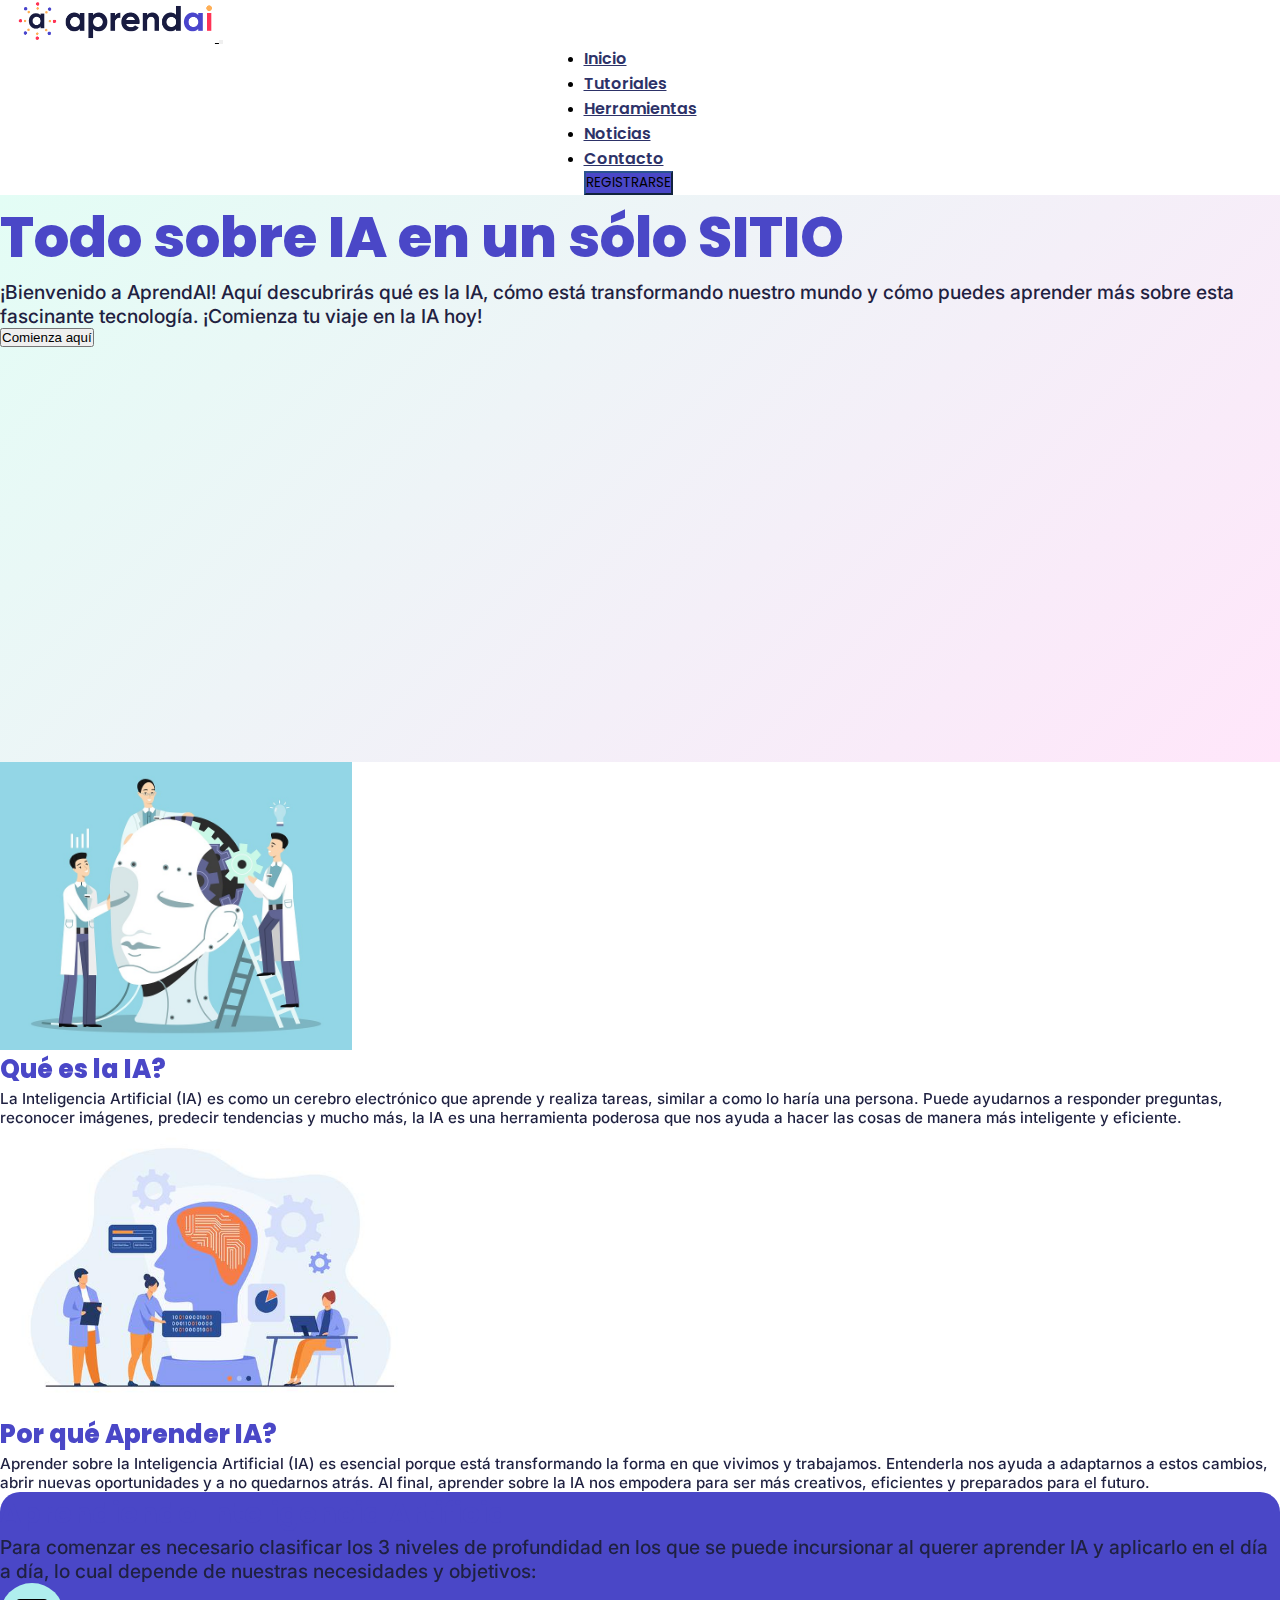
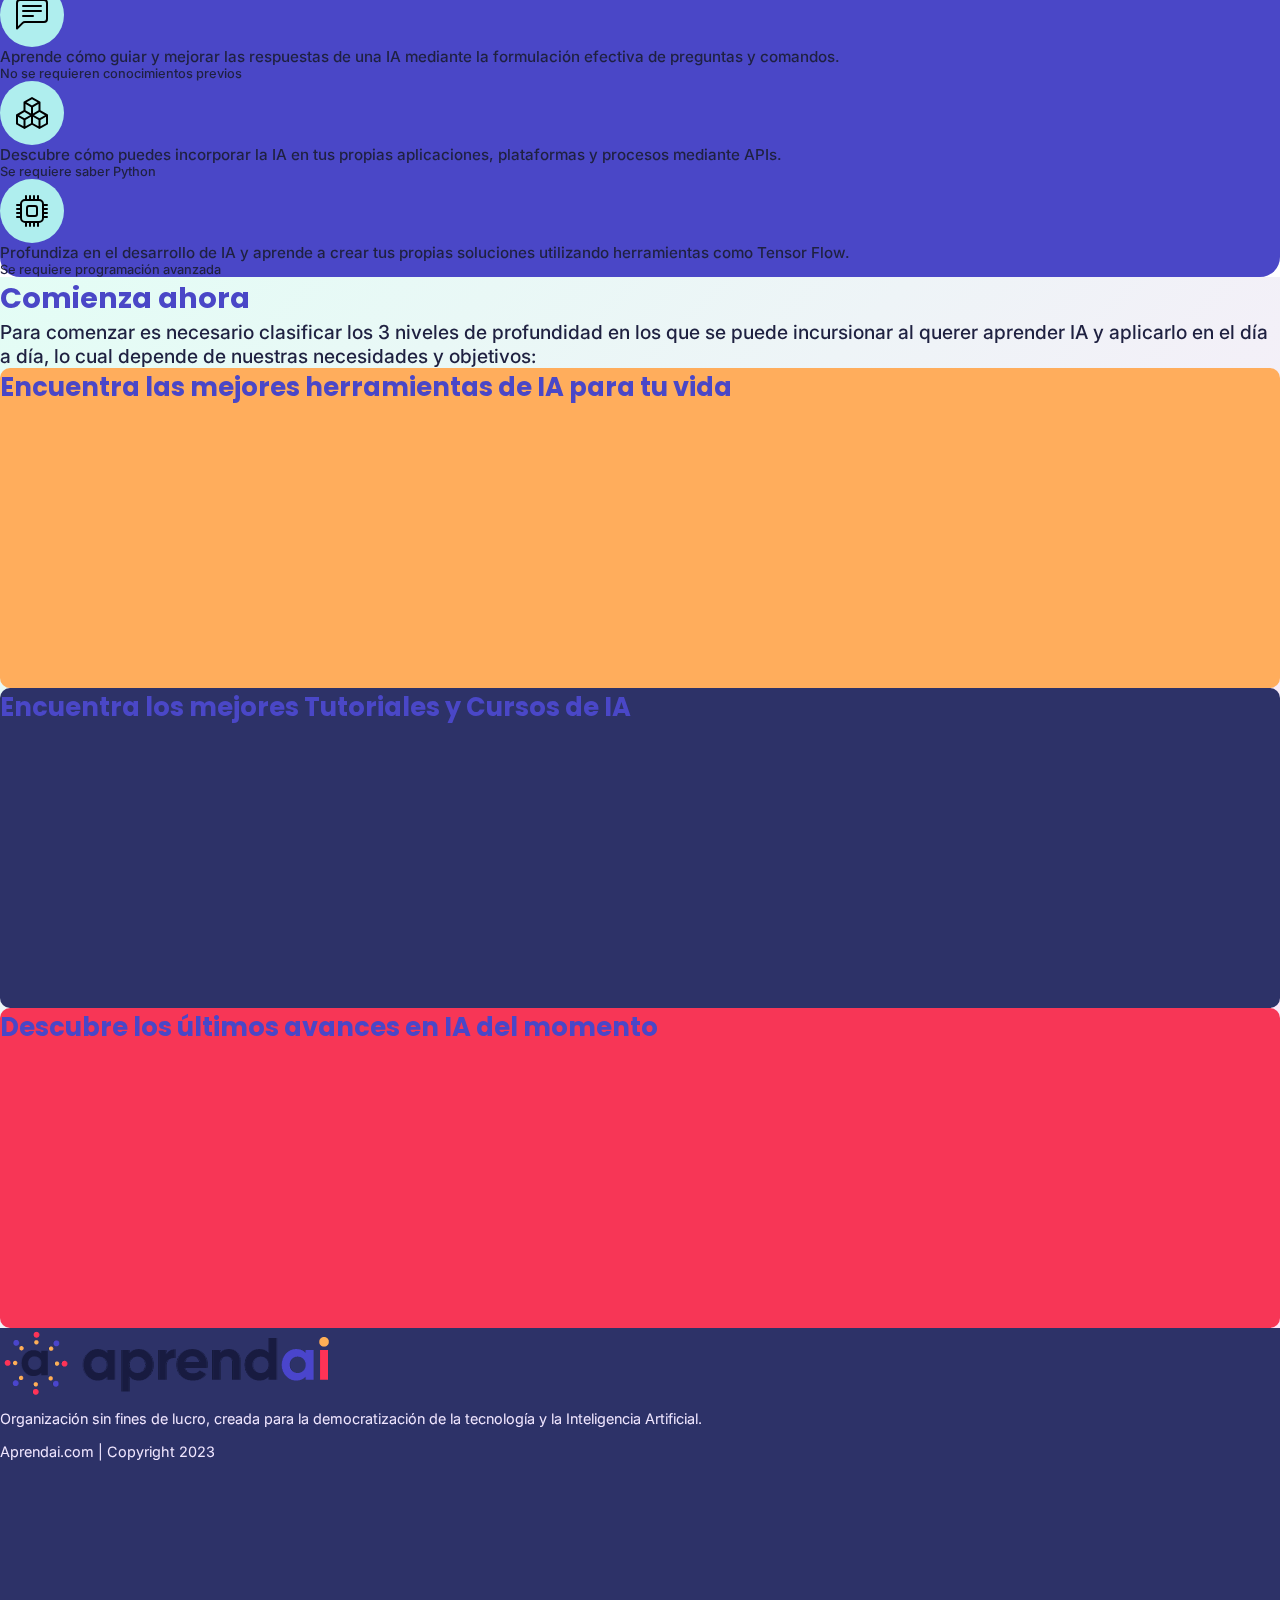
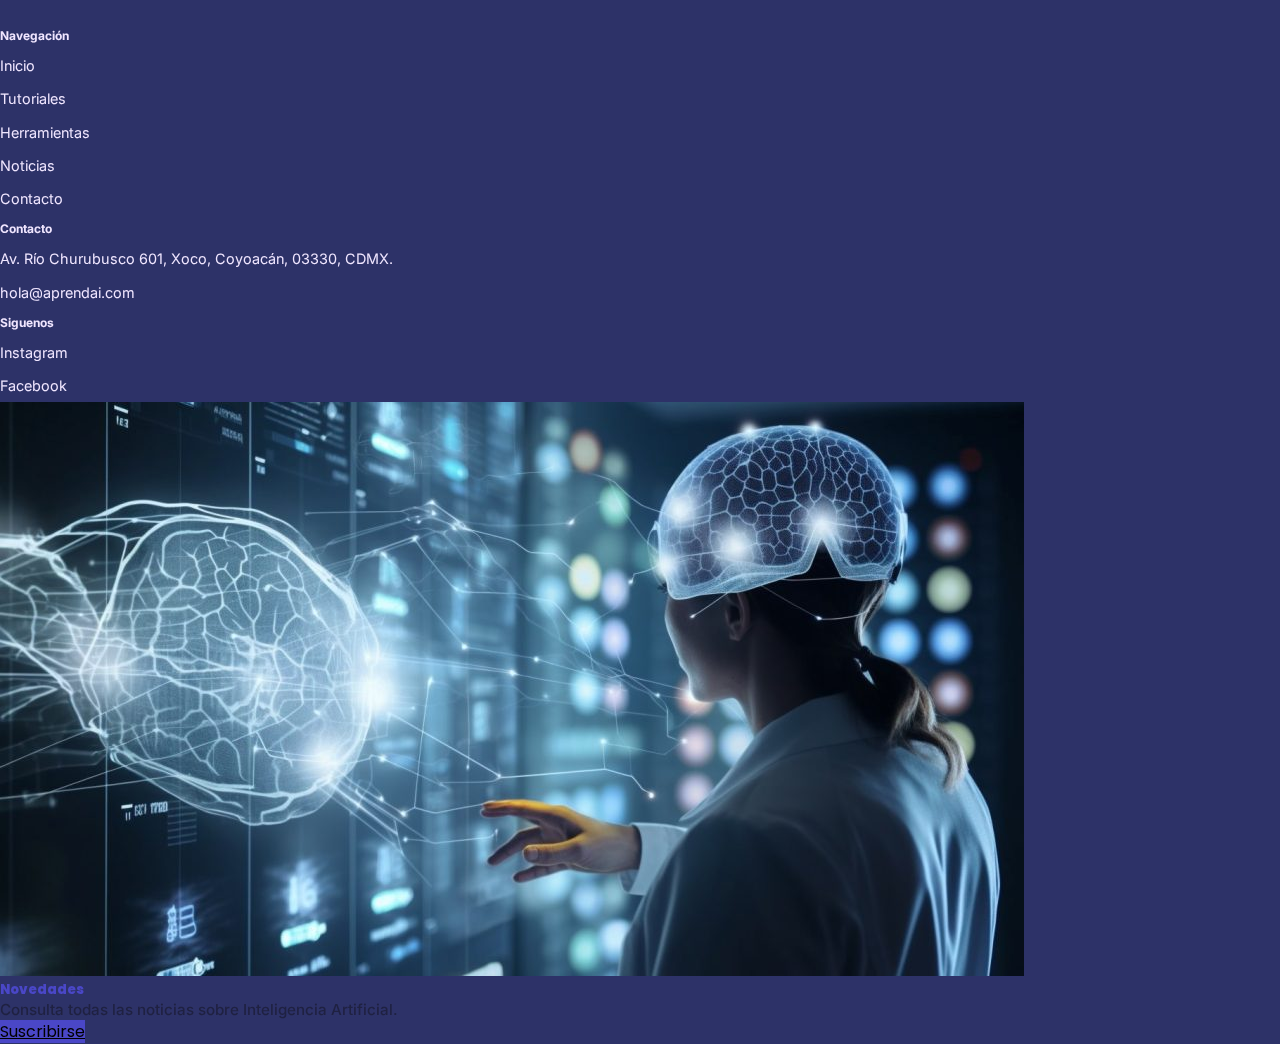
==== index.html @ 2e3ef818 "Cambios-6 Actualizacion en paginas, detalles en pagina Noticias" ====
<!DOCTYPE html>
<html lang="es">
<head>
    <meta charset="UTF-8">
    <meta name="viewport" content="width=device-width, initial-scale=1.0">
    <title>AprendAI - Todo para Aprender Inteligencia Artificial en Español</title>
    <!-- linkear bootstrap -->
    <link href="https://cdn.jsdelivr.net/npm/bootstrap@5.0.2/dist/css/bootstrap.min.css" rel="stylesheet" integrity="sha384-EVSTQN3/azprG1Anm3QDgpJLIm9Nao0Yz1ztcQTwFspd3yD65VohhpuuCOmLASjC" crossorigin="anonymous">
    <!-- linkear css -->
    <link rel="stylesheet" href="./css/estilos.css">
    <!-- linkear favicon -->
    <link rel="shortcut icon" href="./favicon.ico" type="image/x-icon">
</head>
<body>
    <header class="sticky-top">
        <nav class="navbar navbar-expand-lg navbar-light bg-light">
                <a class="navbar-brand" href="#">
                    <img class="header--logo" src="./assets/img/AprendAI-logo-1.png" alt="logo-aai">
                </a>    
                <button class="navbar-toggler" type="button" data-bs-toggle="collapse" data-bs-target="#navbarTogglerDemo02" aria-controls="navbarTogglerDemo02" aria-expanded="false" aria-label="Toggle navigation">
                    <span class="navbar-toggler-icon"></span>
                </button>
            <div class="container-fluid">    
                <div class="collapse navbar-collapse" id="navbarTogglerDemo02">
                    <ul class="navbar-nav me-auto mb-3 mb-lg-0">
                        <li class="nav-item">
                            <a class="nav-link" href="#">Inicio</a>
                        </li>
                        <li class="nav-item">
                            <a class="nav-link" href="./pages/tutoriales.html">Tutoriales</a>
                        </li>
                        <li class="nav-item">
                            <a class="nav-link" href="./pages/herramientas.html">Herramientas</a>
                        </li>
                        <li class="nav-item">
                            <a class="nav-link" href="./pages/noticias.html">Noticias</a>
                        </li>
                        <li class="nav-item">
                            <a class="nav-link" href="./pages/contacto.html">Contacto</a>
                        </li>
                    </ul>
                    <div class="d-flex">
                        <button type="button" class="btn btn-primary btn-lg">REGISTRARSE</button>
                    </div>
                </div>
            </div>
        </nav>
    </header>

    <main>
        <section class="original-inicio-section-bg">
            <div class="container py-4"> <!--seccion Superior de Bienvenida con VIDEO ------------------>
                <div class="row py-5 d-flex align-items-center gx-5">
                    <div class="pb-5 col-12 col-lg-6">
                        <h1 class="mb-4">Todo sobre IA en un sólo SITIO</h1>
                        <p>¡Bienvenido a AprendAI! Aquí descubrirás qué es la
                            IA, cómo está transformando nuestro mundo y
                            cómo puedes aprender más sobre esta fascinante
                            tecnología. ¡Comienza tu viaje en la IA hoy!
                        </p>
                        <button class="btn-lg">Comienza aquí</button>
                    </div>    
                    <div class="pb-5 col-12 col-lg-6">
                        <iframe class="rounded-3" width="100%" height="415" src="https://www.youtube.com/embed/hJfHfUlrzZg" title="YouTube video player" frameborder="0" allow="accelerometer; autoplay; clipboard-write; encrypted-media; gyroscope; picture-in-picture; web-share" allowfullscreen></iframe>
                    </div>
                </div>
            </div>
        </section>

        <section>    
            <div class="container py-4"> <!--seccion Media con 2 columnas con conceptos ------------->
                <div class="row gx-5 py-5">
                    <div class="pb-5 px-4 col-12 col-lg-6"> <!--CARD 1 ----------------->
                        <div class="card">
                            <img src="./assets/img/inicio-img1.jpg" class="p-4 edit-inicio-card-img" alt="...">
                            <div class="card-body px-5">
                            <h4 class="card-title">Qué es la IA?</h4>
                            <p class="card-text">La Inteligencia Artificial (IA) es como un cerebro electrónico que aprende y realiza tareas, similar a como lo haría una persona. Puede ayudarnos a responder preguntas, reconocer imágenes, predecir tendencias y mucho más, la IA es una herramienta poderosa que nos ayuda a hacer las cosas de manera más inteligente y eficiente.</p>
                            <a href="#" class="btn btn-primary">Leer más</a>
                            </div>
                        </div>        
                    </div>
                    <div class="pb-5 px-4 col-12 col-lg-6"> <!--CARD 2 ------------------->
                        <div class="card">
                            <img src="./assets/img/inicio-img2.jpg" class="p-4 edit-inicio-card-img" alt="...">
                            <div class="card-body px-5">
                            <h4 class="card-title">Por qué Aprender IA?</h4>
                            <p class="card-text">Aprender sobre la Inteligencia Artificial (IA) es esencial porque está transformando la forma en que vivimos y trabajamos. Entenderla nos ayuda a adaptarnos a estos cambios, abrir nuevas oportunidades y a no quedarnos atrás. Al final, aprender sobre la IA nos empodera para ser más creativos, eficientes y preparados para el futuro.</p>
                            <a href="#" class="btn btn-primary">Leer más</a>
                            </div>
                        </div>        
                    </div>
                </div>
            </div>
        </section>

        <section class="mb-5"> <!--seccion Media baja con 3 columnas de los niveles de aprendizaje de IA ------------->
            <div class="container original-inicio-med-div py-5 px-5"> <!--seccion superior ------------->
                <div class="row mb-5 mt-3 px-5">
                    <h3 class="mb-4 text-center text-white">Aprendiendo Inteligencia Artificial</h3>
                    <p class="mb-3 text-center px-5 text-white">Para comenzar es necesario clasificar los 3 niveles de profundidad en los que se puede incursionar al querer aprender IA y aplicarlo en el día a día, lo cual depende de nuestras necesidades y objetivos:</p>
                </div>
                <div class="row row-cols-1 row-cols-md-2 row-cols-lg-3 g-4 mb-3"> <!--seccion inferior con las 3 CARDS ------------->
                    <div class="col"> <!-- CARD NUMERO 1 ------------------------------------->
                      <div class="card h-100 edit-inicio-med-card">
                        <div class="original-inicio-card-icon mt-3 ms-3">
                            <img class="edit-inicio-med-card-img" src="./assets/img/chat-left-text.svg" class="card-img-top" alt="...">
                        </div>
                        <div class="card-body">
                          <h5 class="card-title">1. Ingeniería de Prompts</h5>
                          <p class="card-text">Aprende cómo guiar y mejorar las respuestas de una IA mediante la formulación efectiva de preguntas y comandos.</p>
                        </div>
                        <div class="card-footer">
                            <p class="text-body">No se requieren conocimientos previos</p>
                            <a href="#" class="btn btn-primary">Comenzar</a>
                        </div>
                      </div>
                    </div>
                    <div class="col"> <!-- CARD NUMERO 2 ------------------------------------->
                        <div class="card h-100 edit-inicio-med-card">
                          <div class="original-inicio-card-icon mt-3 ms-3">
                              <img class="edit-inicio-med-card-img" src="./assets/img/boxes.svg" class="card-img-top" alt="...">
                          </div>
                          <div class="card-body">
                            <h5 class="card-title">2. Integraciones API</h5>
                            <p class="card-text">Descubre cómo puedes incorporar la IA en tus propias aplicaciones, plataformas y procesos mediante APIs.</p>
                          </div>
                          <div class="card-footer">
                              <p class="text-body">Se requiere saber Python</p>
                              <a href="#" class="btn btn-primary">Comenzar</a>
                          </div>
                        </div>
                    </div>
                    <div class="col"> <!-- CARD NUMERO 3 ------------------------------------->
                        <div class="card h-100 edit-inicio-med-card">
                          <div class="original-inicio-card-icon mt-3 ms-3">
                              <img class="edit-inicio-med-card-img" src="./assets/img/cpu.svg" class="card-img-top" alt="...">
                          </div>
                          <div class="card-body">
                            <h5 class="card-title">3. Programar IA propia</h5>
                            <p class="card-text">Profundiza en el desarrollo de IA y aprende a crear tus propias soluciones utilizando herramientas como Tensor Flow.</p>
                          </div>
                          <div class="card-footer">
                              <p class="text-body">Se requiere programación avanzada</p>
                              <a href="#" class="btn btn-primary">Comenzar</a>
                          </div>
                        </div>
                    </div>
                </div>
            </div>
        </section>

        <section class="original-inicio-section-bg"> <!--seccion Baja con 3 columnas tipo Galeria con botones ------------->
            <div class="container px-5 py-5"> <!--seccion superior ------------->
                <div class="row mb-5 mt-3 px-5">
                    <h3 class="mb-4 text-center">Comienza ahora</h3>
                    <p class="mb-3 text-center px-5">Para comenzar es necesario clasificar los 3 niveles de profundidad en los que se puede incursionar al querer aprender IA y aplicarlo en el día a día, lo cual depende de nuestras necesidades y objetivos:</p>
                </div>
                <div class="row row-cols-1 row-cols-md-2 row-cols-lg-3 g-5 mx-5 mb-3">
                    <div class="col px-3">
                        <div class="original-inicio-cardcolor-1 px-3 text-center d-flex flex-column align-items-center justify-content-center">
                            <h4 class="text-white">Encuentra las mejores herramientas de IA para tu vida</h4>
                            <a href="#" class="btn btn-primary rounded-pill mt-3">Herramientas</a>
                        </div>
                    </div>
                    <div class="col px-3">
                        <div class="original-inicio-cardcolor-2 px-3 text-center d-flex flex-column align-items-center justify-content-center">
                            <h4 class="text-white">Encuentra los mejores Tutoriales y Cursos de IA</h4>
                            <a href="#" class="btn btn-primary rounded-pill mt-3">Tutoriales</a>
                        </div>
                    </div>
                    <div class="col px-3">
                        <div class="original-inicio-cardcolor-3 px-3 text-center d-flex flex-column align-items-center justify-content-center">
                            <h4 class="text-white">Descubre los últimos avances en IA del momento</h4>
                            <a href="#" class="btn btn-primary rounded-pill mt-3">Herramientas</a>
                        </div>
                    </div>
                </div>     
            </div>
        </section>


    </main>


    <footer class=" py-5 footerGeneral">
        <div class="pt-4 container">
            <div class="row">
                <a class="col-lg-3" href="#"><img class="img-fluid mb-4" src="./assets/img/AprendAI-logo-footer.png" alt="logo-footer">
                </a>
            </div>    
            <div class="row mt-4">
                <div class="col-lg-3 offset-lg-0 mb-5">
                    <ul class="pe-3 list-unstyled contenidoFooter">
                        <li class="fw-light">Organización sin fines de lucro, creada para la democratización de la tecnología y la Inteligencia Artificial.</li>
                        <li class="fw-bold">Aprendai.com | Copyright 2023</li>
                    </ul> 
                    <iframe class="rounded-2" src="https://www.google.com/maps/embed?pb=!1m18!1m12!1m3!1d240640.11279059734!2d-99.13408674677733!3d19.541537901165796!2m3!1f0!2f0!3f0!3m2!1i1024!2i768!4f13.1!3m3!1m2!1s0x85d1ffc8c518db8b%3A0x962ca10e2989f407!2sWeWork%20Espacio%20de%20Oficinas%20%26%20Coworking%20Torre%20Mitikah!5e0!3m2!1ses-419!2smx!4v1689566475092!5m2!1ses-419!2smx" width="90%" height="auto" style="border:0;" allowfullscreen="" loading="lazy" referrerpolicy="no-referrer-when-downgrade"></iframe>
                </div>
                <div class="col-6 col-lg-2 mb-3">
                    <ul class="list-unstyled contenidoFooter">
                        <h5>Navegación</h5>
                        <li><a href="#">Inicio</a></li>
                        <li><a href="./pages/tutoriales.html">Tutoriales</a></li>
                        <li><a href="./pages/herramientas.html">Herramientas</a></li>
                        <li><a href="./pages/noticias.html">Noticias</a></li>
                        <li><a href="./pages/contacto.html">Contacto</a></li>
                    </ul>                   
                </div>
                <div class="col-6 col-lg-2 mb-3">
                    <ul class="list-unstyled contenidoFooter">
                        <h5>Contacto</h5>
                        <li class="fw-bold">Av. Río Churubusco 601, Xoco, Coyoacán, 03330, CDMX.</li>
                        <li><a href="">hola@aprendai.com</a></li>
                    </ul>                   
                </div>
                <div class="col-6 col-lg-2 mb-3">
                    <ul class="list-unstyled contenidoFooter">
                        <h5>Siguenos</h5>
                        <li><a href="https://instagram.com">Instagram</a></li>
                        <li><a href="https://facebook.com">Facebook</a></li>
                    </ul> 
                </div>
                <div class="col-12 col-sm-6 col-lg-3 mb-3">
                    <div class="card">
                        <img src="./assets/img/noticias-img1.jpg" class="card-img-top" alt="Descripción de la imagen">
                        <div class="card-body">
                        <h5 class="card-title">Novedades</h5>
                        <p class="card-text">Consulta todas las noticias sobre Inteligencia Artificial.</p>
                        <a href="#" class="btn btn-primary">Suscribirse</a>
                        </div>
                    </div>
                </div>
            </div> 
        </div>   
    </footer>

    <script src="https://cdn.jsdelivr.net/npm/bootstrap@5.0.2/dist/js/bootstrap.bundle.min.js" integrity="sha384-MrcW6ZMFYlzcLA8Nl+NtUVF0sA7MsXsP1UyJoMp4YLEuNSfAP+JcXn/tWtIaxVXM" crossorigin="anonymous"></script>
</body>
</html>
---- css/estilos.css ----
/* FUENTES ------------------------------------------------------------------------------- */ 

@import url('https://fonts.googleapis.com/css2?family=Inter:wght@100;200;300;400;500;600;700;800&family=Poppins:ital,wght@0,100;0,200;0,300;0,400;0,500;0,600;0,700;0,800;0,900;1,100;1,200;1,300;1,400;1,500;1,600;1,700;1,800;1,900&display=swap');

/* RESETS GENERALES ------------------------------------------------------------------------------- */
* {
    margin: 0;
    padding: 0;
    box-sizing: border-box;
}

section {
    font-size:0;
}

a{
    color: inherit;
}

/* TITULOS Y PARRAFOS GENERALES ------------------------------------------------------------------------------- */
h1{
    text-decoration: none;
     font-size: 3.5rem;
     font-family: 'Poppins', sans-serif;
     font-weight: 800;
     color:#4a47c7;
}

h2{
    text-decoration: none;
     font-size: 3rem;
     font-family: 'Poppins', sans-serif;
     font-weight: 600;
     color:#4a47c7;
}

h3{
    text-decoration: none;
     font-size: 2.5rem;
     font-family: 'Poppins', sans-serif;
     font-weight: 700;
     color:#4a47c7;
}

h4{
     font-size: 1.6rem;
     font-family: 'Poppins', sans-serif;
     font-weight: 700;
     color:#4a47c7;
}

@media screen and (min-width: 992px) {
    h3{
        font-size: 1.8rem;
    }
}

 p{
    text-decoration: none;
     font-size: 1.2rem;
     font-family: 'Inter', sans-serif;
     font-weight: 500;
     color:#1f2141;
}

/* SOBRESCRITURAS DE CLASES DE BOOTSTRAP GENERALES ------------------------------------------------------------------------------- */

.btn-primary {
    font-family: 'Poppins', sans-serif;  /* reemplaza Fuente de botón suscribirse */
    background-color: #4a47c7;
    border-color: #2c5491;
}

.original-btn-primary-white {
    font-family: 'Poppins', sans-serif;  /* reemplaza Fuente de botón suscribirse */
    background-color: #ffffff;
    color: #4a47c7;
    border: none;
    font-weight: 500;
}

.card-title {
    font-family: 'Poppins', sans-serif;
    color: #4a47c7;
    font-weight: 800;
}

.card-text {
    font-family: 'Inter', sans-serif;
    font-size: 0.95rem;
}

.text-body {
    font-family: 'Inter', sans-serif;
    font-size: 0.8rem;
}

/* HEADER NAV ---------------------------------------------------------------------------------------- */

.header--logo {
    width: auto;
    height: 2.6rem;
    padding-left: 1rem;
}

.navbar-light .navbar-nav .nav-link {
    font-family: 'Poppins', sans-serif;  /* reemplaza Fuente de menú */
    color: #2d3268;
    font-weight: 600;
  }

header nav div div .btn-primary:hover {
    background-color: #4d77ff;
}

header nav .container-fluid {
    display: flex;
    justify-content: center;
}

header nav .navbar-nav {
    flex-grow: 1;
    justify-content: center;
}

/* MAIN ---------------------------------------------------------------------------------------------- */

/* HOME ---------------------------------------------------------------------------------------------- */
.original-inicio-section-bg {
    background-image: linear-gradient(-225deg, #E3FDF5 0%, #FFE6FA 100%);
}

.edit-inicio-card-img {
    height: 18rem;
    object-fit: cover;
}

.original-inicio-med-div {
    border-radius: 20px;
    background-color: #4a47c7;
}

.original-inicio-card-icon {
    background-color: #AFEEEE;
    width: 4rem;
    height: 4rem;
    padding: 1rem 1rem;
    border-radius: 50%;
}

.edit-inicio-med-card-img {
    height: 2rem;
    object-fit: contain;
    width: 2rem;
}

.edit-inicio-med-card {
    border-radius: 10px;
    border: none;
}

.original-inicio-cardcolor-1 {
    background-color: #ffad5c;
    border-radius: 10px;
    height: 20rem;
}

.original-inicio-cardcolor-2 {
    background-color: #2d3268;
    border-radius: 10px;
    height: 20rem;
}

.original-inicio-cardcolor-3 {
    background-color: #f73656;
    border-radius: 10px;
    height: 20rem;
}

/* NOTICIAS ---------------------------------------------------------------------------------------------- */

.original-noticias-section-bg {
    background-image: linear-gradient(to right, #4774c7, #426dc9, #4065c9, #405dca, #4354c9, #4850c8, #4d4cc7, #5247c6, #5847c6, #5d47c5, #6247c5, #6747c4);
}

.original-img-style-1 {
    height: 22rem;
    width: 100%;
    border-radius: 10px;
    object-fit: cover;
    border: 3px solid #1f2141;
}

.original-img-style-2 {
    object-fit: cover;
    height: 100%;
    width: 100%;
}












/* FOOTER ---------------------------------------------------------------------------------------------- */

.footerGeneral{
    background-color:#2d3268;
 }

 .contenidoFooter{
    font-family: 'Inter', sans-serif;
    font-weight: 400;
    color:#f0e6ff; 
    font-size:0.9rem; 
    line-height: 2.3;
}

.contenidoFooter a{
    text-decoration: none;
}
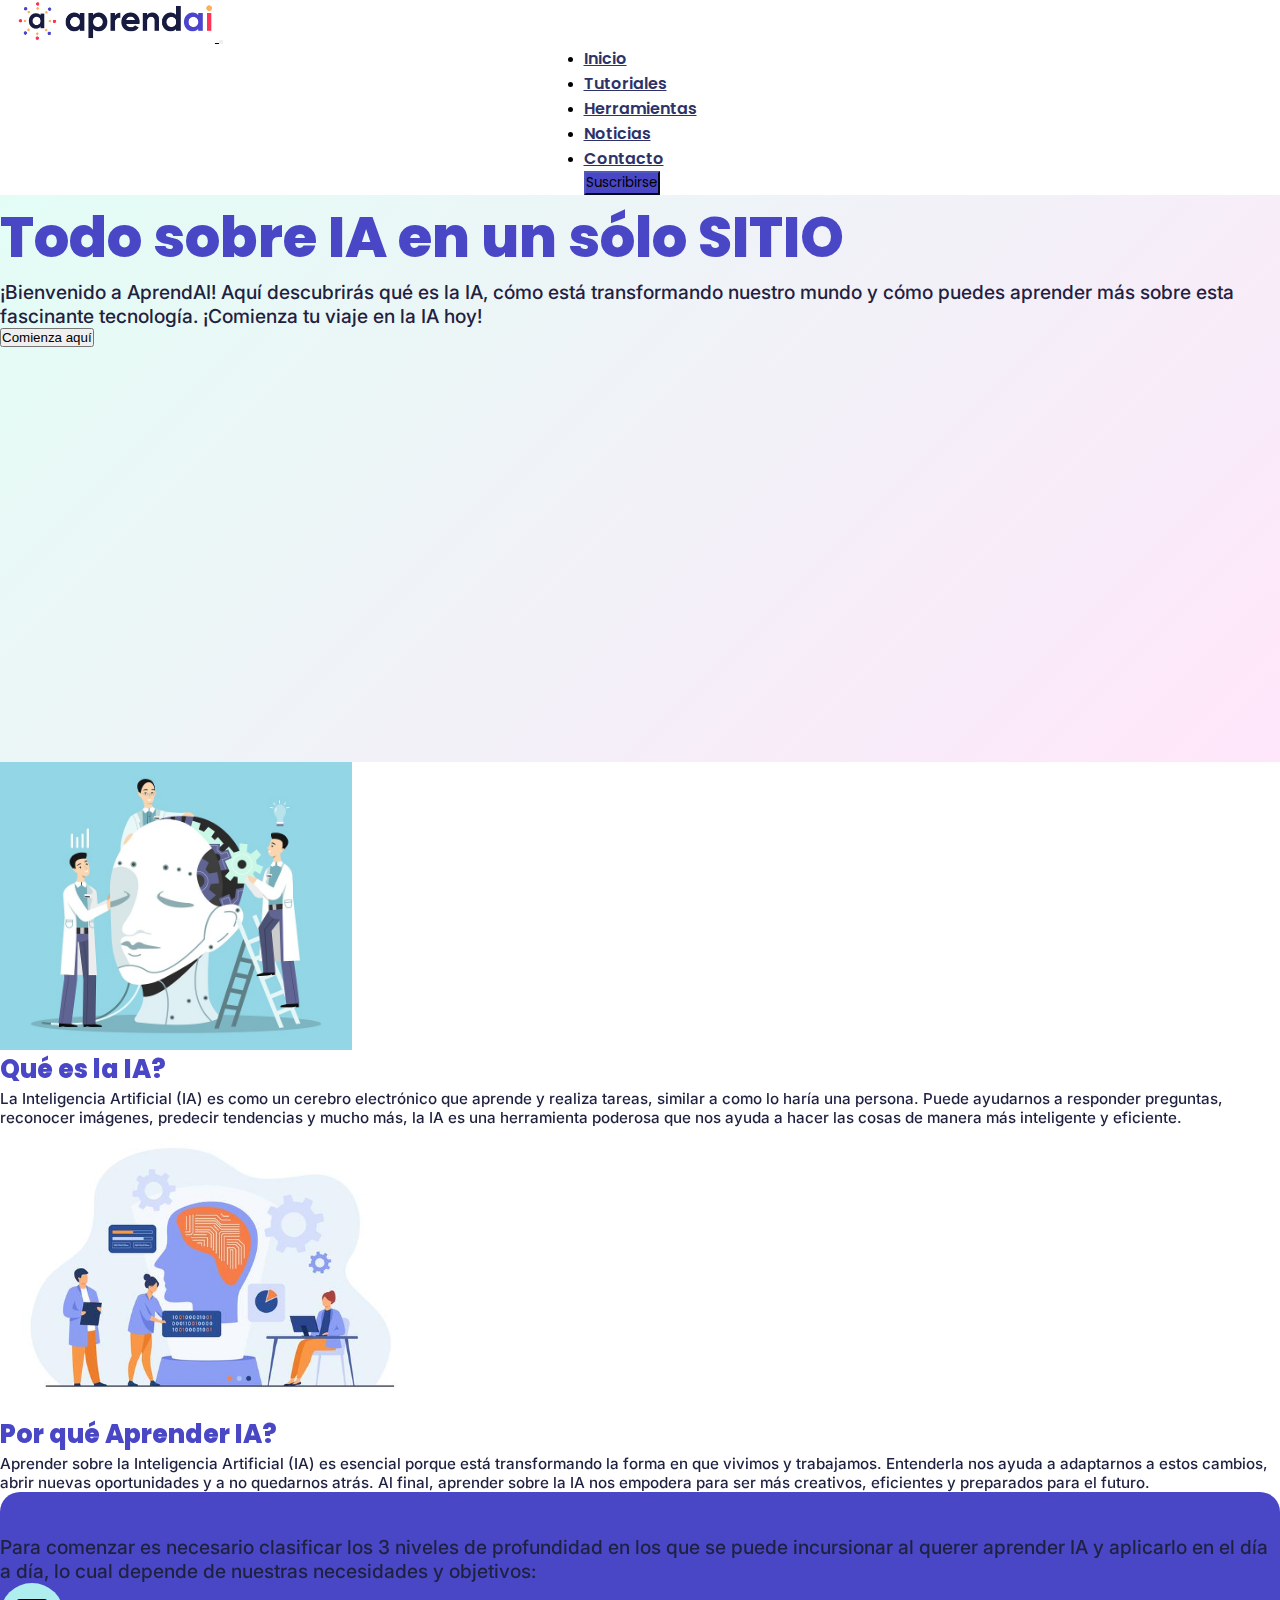
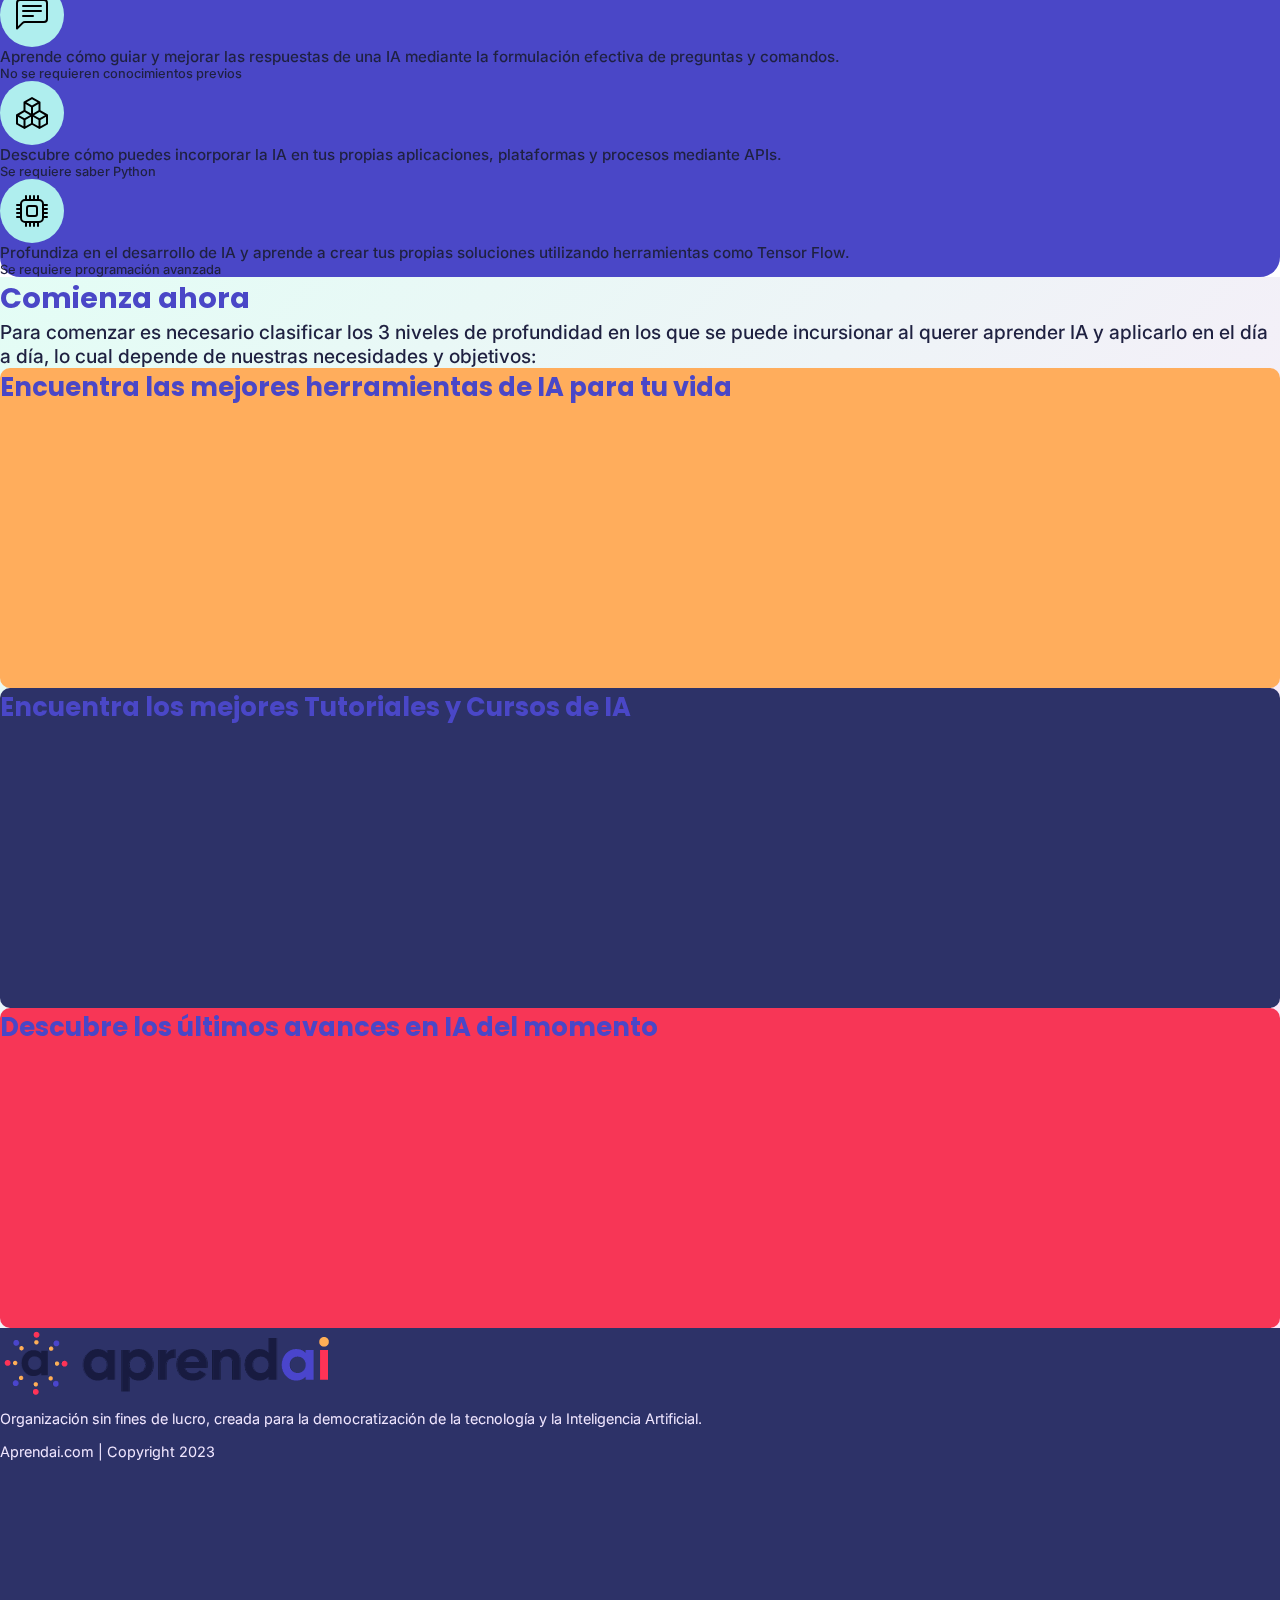
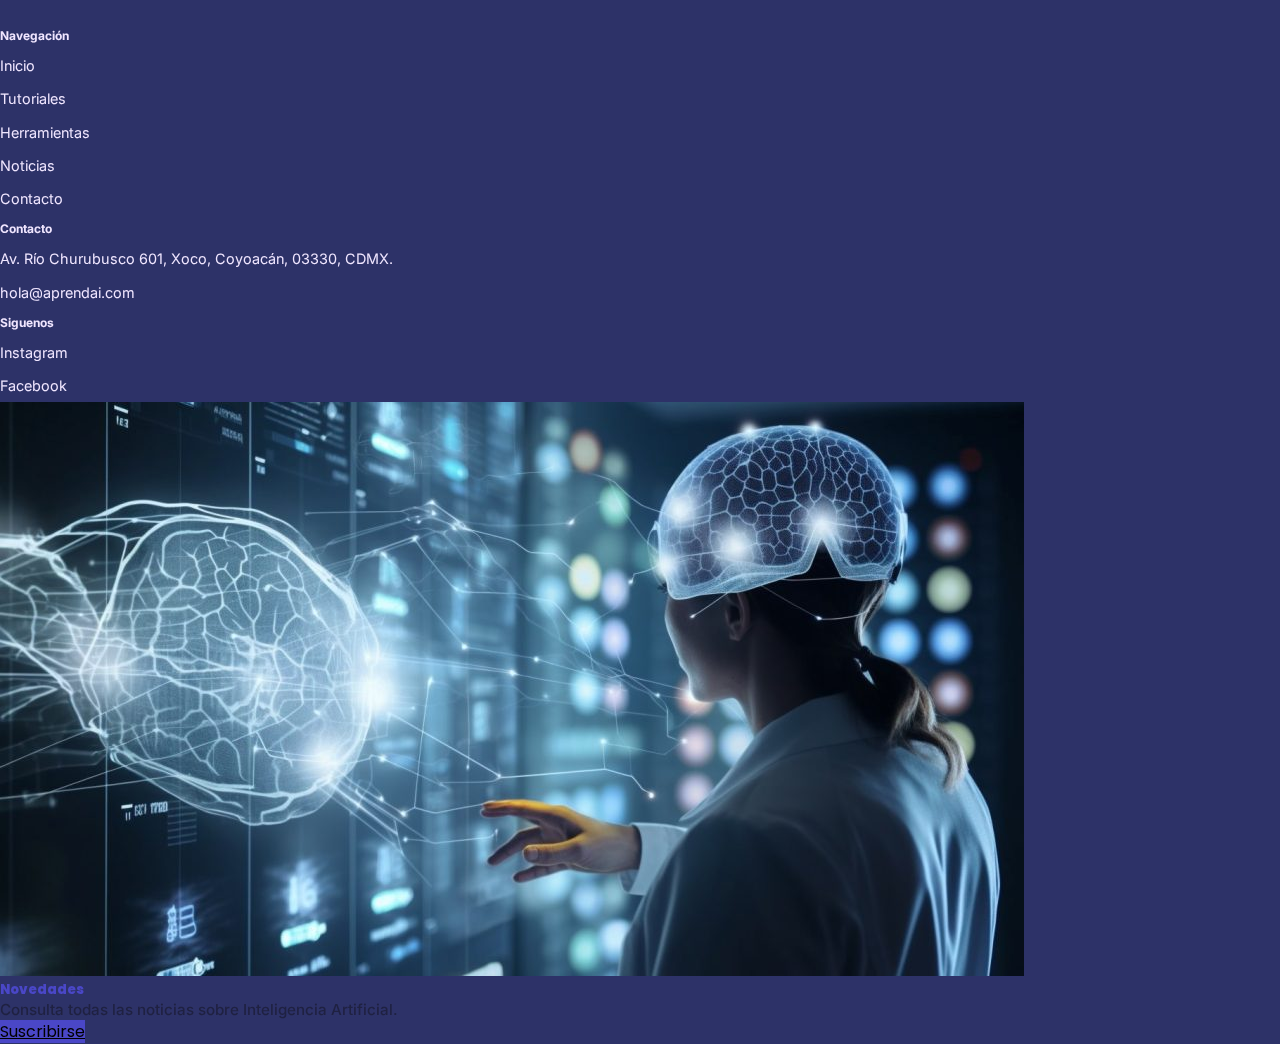
==== commit b40ac08a: "Cambio 2 - Se crearon Variables de SASS en colores y fuentes" ====
--- a/index.html
+++ b/index.html
@@ -40,7 +40,7 @@
                         </li>
                     </ul>
                     <div class="d-flex">
-                        <button type="button" class="btn btn-primary btn-lg">REGISTRARSE</button>
+                        <button type="button" class="btn btn-primary btn-lg">Suscribirse</button>
                     </div>
                 </div>
             </div>
--- a/css/estilos.css
+++ b/css/estilos.css
@@ -1,227 +1,441 @@
-/* FUENTES ------------------------------------------------------------------------------- */ 
-
-@import url('https://fonts.googleapis.com/css2?family=Inter:wght@100;200;300;400;500;600;700;800&family=Poppins:ital,wght@0,100;0,200;0,300;0,400;0,500;0,600;0,700;0,800;0,900;1,100;1,200;1,300;1,400;1,500;1,600;1,700;1,800;1,900&display=swap');
-
+@charset "UTF-8";
+/* FUENTES ------------------------------------------------------------------------------- */
+@import url("https://fonts.googleapis.com/css2?family=Inter:wght@100;200;300;400;500;600;700;800&family=Poppins:ital,wght@0,100;0,200;0,300;0,400;0,500;0,600;0,700;0,800;0,900;1,100;1,200;1,300;1,400;1,500;1,600;1,700;1,800;1,900&display=swap");
 /* RESETS GENERALES ------------------------------------------------------------------------------- */
 * {
-    margin: 0;
-    padding: 0;
-    box-sizing: border-box;
+  margin: 0;
+  padding: 0;
+  box-sizing: border-box;
 }
 
 section {
-    font-size:0;
-}
-
-a{
-    color: inherit;
-}
-
+  font-size: 0;
+}
+
+a {
+  color: inherit;
+}
+
+/* ---------------------VARIABLES ------------------------------------------------------------------------------- */
 /* TITULOS Y PARRAFOS GENERALES ------------------------------------------------------------------------------- */
-h1{
-    text-decoration: none;
-     font-size: 3.5rem;
-     font-family: 'Poppins', sans-serif;
-     font-weight: 800;
-     color:#4a47c7;
-}
-
-h2{
-    text-decoration: none;
-     font-size: 3rem;
-     font-family: 'Poppins', sans-serif;
-     font-weight: 600;
-     color:#4a47c7;
-}
-
-h3{
-    text-decoration: none;
-     font-size: 2.5rem;
-     font-family: 'Poppins', sans-serif;
-     font-weight: 700;
-     color:#4a47c7;
-}
-
-h4{
-     font-size: 1.6rem;
-     font-family: 'Poppins', sans-serif;
-     font-weight: 700;
-     color:#4a47c7;
+h1 {
+  text-decoration: none;
+  font-size: 3.5rem;
+  font-family: "Poppins", sans-serif;
+  font-weight: 800;
+  color: #4a47c7;
+}
+
+h2 {
+  text-decoration: none;
+  font-size: 3rem;
+  font-family: "Poppins", sans-serif;
+  font-weight: 600;
+  color: #4a47c7;
+}
+
+h3 {
+  text-decoration: none;
+  font-size: 2.5rem;
+  font-family: "Poppins", sans-serif;
+  font-weight: 700;
+  color: #4a47c7;
+}
+
+h4 {
+  font-size: 1.6rem;
+  font-family: "Poppins", sans-serif;
+  font-weight: 700;
+  color: #4a47c7;
 }
 
 @media screen and (min-width: 992px) {
-    h3{
-        font-size: 1.8rem;
-    }
-}
-
- p{
-    text-decoration: none;
-     font-size: 1.2rem;
-     font-family: 'Inter', sans-serif;
-     font-weight: 500;
-     color:#1f2141;
+  h3 {
+    font-size: 1.8rem;
+  }
+}
+p {
+  text-decoration: none;
+  font-size: 1.2rem;
+  font-family: "Inter", sans-serif;
+  font-weight: 500;
+  color: #1f2141;
 }
 
 /* SOBRESCRITURAS DE CLASES DE BOOTSTRAP GENERALES ------------------------------------------------------------------------------- */
-
 .btn-primary {
-    font-family: 'Poppins', sans-serif;  /* reemplaza Fuente de botón suscribirse */
-    background-color: #4a47c7;
-    border-color: #2c5491;
+  font-family: "Poppins", sans-serif; /* reemplaza Fuente de botón suscribirse */
+  background-color: #4a47c7;
+  border-color: #2d3268;
 }
 
 .original-btn-primary-white {
-    font-family: 'Poppins', sans-serif;  /* reemplaza Fuente de botón suscribirse */
-    background-color: #ffffff;
-    color: #4a47c7;
-    border: none;
-    font-weight: 500;
+  font-family: "Poppins", sans-serif; /* reemplaza Fuente de botón suscribirse */
+  background-color: #ffffff;
+  color: #4a47c7;
+  border: none;
+  font-weight: 500;
 }
 
 .card-title {
-    font-family: 'Poppins', sans-serif;
-    color: #4a47c7;
-    font-weight: 800;
+  font-family: "Poppins", sans-serif;
+  color: #4a47c7;
+  font-weight: 800;
 }
 
 .card-text {
-    font-family: 'Inter', sans-serif;
-    font-size: 0.95rem;
+  font-family: "Inter", sans-serif;
+  font-size: 0.95rem;
 }
 
 .text-body {
-    font-family: 'Inter', sans-serif;
-    font-size: 0.8rem;
+  font-family: "Inter", sans-serif;
+  font-size: 0.8rem;
 }
 
 /* HEADER NAV ---------------------------------------------------------------------------------------- */
-
 .header--logo {
-    width: auto;
-    height: 2.6rem;
-    padding-left: 1rem;
+  width: auto;
+  height: 2.6rem;
+  padding-left: 1rem;
 }
 
 .navbar-light .navbar-nav .nav-link {
-    font-family: 'Poppins', sans-serif;  /* reemplaza Fuente de menú */
-    color: #2d3268;
-    font-weight: 600;
-  }
+  font-family: "Poppins", sans-serif; /* reemplaza Fuente de menú */
+  color: #2d3268;
+  font-weight: 600;
+}
 
 header nav div div .btn-primary:hover {
-    background-color: #4d77ff;
+  background-color: #4d77ff;
 }
 
 header nav .container-fluid {
-    display: flex;
-    justify-content: center;
+  display: flex;
+  justify-content: center;
 }
 
 header nav .navbar-nav {
-    flex-grow: 1;
-    justify-content: center;
+  flex-grow: 1;
+  justify-content: center;
 }
 
 /* MAIN ---------------------------------------------------------------------------------------------- */
-
 /* HOME ---------------------------------------------------------------------------------------------- */
 .original-inicio-section-bg {
-    background-image: linear-gradient(-225deg, #E3FDF5 0%, #FFE6FA 100%);
+  background-image: linear-gradient(-225deg, #E3FDF5 0%, #FFE6FA 100%);
 }
 
 .edit-inicio-card-img {
-    height: 18rem;
-    object-fit: cover;
+  height: 18rem;
+  object-fit: cover;
 }
 
 .original-inicio-med-div {
-    border-radius: 20px;
-    background-color: #4a47c7;
+  border-radius: 20px;
+  background-color: #4a47c7;
 }
 
 .original-inicio-card-icon {
-    background-color: #AFEEEE;
-    width: 4rem;
-    height: 4rem;
-    padding: 1rem 1rem;
-    border-radius: 50%;
+  background-color: #AFEEEE;
+  width: 4rem;
+  height: 4rem;
+  padding: 1rem 1rem;
+  border-radius: 50%;
 }
 
 .edit-inicio-med-card-img {
-    height: 2rem;
-    object-fit: contain;
-    width: 2rem;
+  height: 2rem;
+  object-fit: contain;
+  width: 2rem;
 }
 
 .edit-inicio-med-card {
-    border-radius: 10px;
-    border: none;
+  border-radius: 10px;
+  border: none;
 }
 
 .original-inicio-cardcolor-1 {
-    background-color: #ffad5c;
-    border-radius: 10px;
-    height: 20rem;
+  background-color: #ffad5c;
+  border-radius: 10px;
+  height: 20rem;
 }
 
 .original-inicio-cardcolor-2 {
-    background-color: #2d3268;
-    border-radius: 10px;
-    height: 20rem;
+  background-color: #2d3268;
+  border-radius: 10px;
+  height: 20rem;
 }
 
 .original-inicio-cardcolor-3 {
-    background-color: #f73656;
-    border-radius: 10px;
-    height: 20rem;
+  background-color: #f73656;
+  border-radius: 10px;
+  height: 20rem;
 }
 
 /* NOTICIAS ---------------------------------------------------------------------------------------------- */
-
 .original-noticias-section-bg {
-    background-image: linear-gradient(to right, #4774c7, #426dc9, #4065c9, #405dca, #4354c9, #4850c8, #4d4cc7, #5247c6, #5847c6, #5d47c5, #6247c5, #6747c4);
+  background-image: linear-gradient(to right, #4774c7, #426dc9, #4065c9, #405dca, #4354c9, #4850c8, #4d4cc7, #5247c6, #5847c6, #5d47c5, #6247c5, #6747c4);
 }
 
 .original-img-style-1 {
-    height: 22rem;
-    width: 100%;
-    border-radius: 10px;
-    object-fit: cover;
-    border: 3px solid #1f2141;
+  height: 22rem;
+  width: 100%;
+  border-radius: 10px;
+  object-fit: cover;
+  border: 3px solid #1f2141;
 }
 
 .original-img-style-2 {
-    object-fit: cover;
-    height: 100%;
-    width: 100%;
-}
-
-
-
-
-
-
-
-
-
-
-
+  object-fit: cover;
+  height: 100%;
+  width: 100%;
+}
+
+/* CONTACTO ---------------------------------------------------- */
+/* VERSION ANTIGUA - Pendiente de actualizar a Bootstrap */
+.seccionCentrada {
+  display: inline-block;
+  width: 100%;
+  text-align: center;
+  padding-top: 8%;
+  padding-bottom: 8%;
+}
+
+.seccionCentrada p {
+  font-size: 22px;
+  padding-left: 10%;
+  padding-right: 10%;
+  margin-top: 3%;
+  color: #1f2141;
+  font-weight: 700;
+}
+
+.seccionCentrada H1 {
+  font-size: 50px;
+  padding-left: 10%;
+  padding-right: 10%;
+  color: #4a47c7;
+}
+
+.formSections {
+  display: inline-block;
+  width: 50%;
+  vertical-align: middle;
+}
+
+.formularioGeneral {
+  background-color: #ffad5c;
+  padding-top: 50px;
+  padding-bottom: 80px;
+  padding-left: 10%;
+  font-size: 18px;
+  font-family: "Poppins", sans-serif;
+  font-weight: 600;
+  color: #1f2141;
+}
+
+.formularioGeneral input, textarea {
+  width: 80%;
+  padding: 5px;
+  font-size: 15px;
+  font-family: "Inter", sans-serif;
+  font-weight: 400;
+  color: #1f2141;
+  border-radius: 5px;
+  border: none;
+  background-color: #ffe7cf;
+  text-align: left;
+}
+
+/* HERRAMIENTAS ------------------------------------------------------------------ */
+/* VERSION ANTIGUA - Pendiente de actualizar a Bootstrap */
+.topSectionsHerramientas {
+  display: inline-block;
+  width: 50%;
+  vertical-align: middle;
+  margin: auto;
+  padding-top: 5%;
+  padding-bottom: 10%;
+}
+
+.topSectionsHerramientas p {
+  font-size: 21px;
+  padding-left: 10%;
+  padding-right: 10%;
+}
+
+.topSectionsHerramientas H1 {
+  font-size: 50px;
+  padding-left: 10%;
+  padding-right: 10%;
+}
+
+.topSectionsHerramientas img {
+  width: 100%;
+  border-radius: 10px;
+  object-fit: cover;
+  border: 3px solid #1f2141;
+}
+
+.medSectionsHerramientas1 {
+  display: inline-block;
+  box-sizing: border-box;
+  width: 20%;
+  vertical-align: middle;
+  padding-left: 5%;
+  padding-right: 3%;
+  padding-top: 3%;
+}
+
+.medSectionsHerramientas1 img {
+  width: 60%;
+  float: right;
+  padding-bottom: 20px;
+}
+
+.medSectionsHerramientas2 {
+  display: inline-block;
+  box-sizing: border-box;
+  width: 35%;
+  vertical-align: middle;
+  padding-left: 3%;
+  padding-right: 5%;
+  padding-bottom: 20px;
+  padding-top: 3%;
+}
+
+.medSectionsHerramientas2 p {
+  font-size: 18px;
+  font-weight: 500;
+  color: #2d3268;
+}
+
+.medSectionsHerramientas2 h4 {
+  font-size: 28px;
+  color: #f73656;
+}
+
+.medSectionsHerramientas3 {
+  display: inline-block;
+  box-sizing: border-box;
+  width: 35%;
+  vertical-align: middle;
+  padding-left: 3%;
+  padding-right: 5%;
+  padding-bottom: 40px;
+  padding-top: 5%;
+}
+
+.medSectionsHerramientas3 li {
+  list-style: disc;
+  font-size: 20px;
+  font-family: "Poppins", sans-serif;
+  font-weight: 600;
+  color: #2d3268;
+  padding-left: 5%;
+  padding-top: 1%;
+  padding-bottom: 1%;
+  margin-bottom: 10px;
+  margin-right: 10%;
+  margin-left: 10%;
+  background-color: #f1e7ff;
+  border-radius: 10px;
+  text-align: left;
+}
+
+.seccionHerramientas1 {
+  background-color: #fbf8ff;
+  padding-bottom: 10%;
+}
+
+.seccionHerramientas2 {
+  background-color: #f6f0ff;
+  padding-bottom: 2%;
+}
+
+/* TUTORIALES ------------------------------------------------------------- */
+/* VERSION ANTIGUA - Pendiente de actualizar a Bootstrap */
+.topSectionsTutoriales {
+  width: 100%;
+  text-align: center;
+  padding-bottom: 4%;
+  padding-top: 1%;
+  background-color: #1f2141;
+  background-image: url(https://www.marketingaiinstitute.com/hs-fs/hubfs/2022%20Website%20Redesign/Background%20Graphics/MAII_Backgrounds_hexagonal-wave.jpg?width=1600&height=900&name=MAII_Backgrounds_hexagonal-wave.jpg);
+  background-size: cover;
+  background-blend-mode: overlay;
+}
+
+.topSectionsTutoriales div {
+  width: 70%;
+  margin: 0 auto;
+  text-align: center;
+  padding-top: 3%;
+  padding-bottom: 2%;
+}
+
+.topSectionsTutoriales p {
+  font-size: 23px;
+  color: #fcfaff;
+}
+
+.topSectionsTutoriales h1 {
+  font-size: 50px;
+  color: #4a47c7;
+}
+
+.tutorialesTemas {
+  padding-top: 3%;
+}
+
+.tutorialesTemas div {
+  background-color: #4a47c7;
+  font-size: 25px;
+  font-family: "Poppins", sans-serif;
+  font-weight: 700;
+  color: #ffad5c;
+  display: inline-block;
+  width: 19%;
+  height: 90px;
+  vertical-align: middle;
+  text-align: center;
+  padding: 15px;
+  margin: 0 auto;
+  border-radius: 5px;
+}
+
+.medSectionsTutoriales1 {
+  display: inline-block;
+  width: 40%;
+  vertical-align: middle;
+  margin: 0 auto;
+  padding: 1% 5px 5% 3%;
+  text-align: left;
+}
+
+.medSectionsTutoriales2 {
+  display: inline-block;
+  box-sizing: border-box;
+  width: 60%;
+  margin: 0 auto;
+  padding: 100px 4% 2% 4%;
+  text-align: left;
+}
 
 /* FOOTER ---------------------------------------------------------------------------------------------- */
-
-.footerGeneral{
-    background-color:#2d3268;
- }
-
- .contenidoFooter{
-    font-family: 'Inter', sans-serif;
-    font-weight: 400;
-    color:#f0e6ff; 
-    font-size:0.9rem; 
-    line-height: 2.3;
-}
-
-.contenidoFooter a{
-    text-decoration: none;
-}
+.footerGeneral {
+  background-color: #2d3268;
+}
+
+.contenidoFooter {
+  font-family: "Inter", sans-serif;
+  font-weight: 400;
+  color: #f0e6ff;
+  font-size: 0.9rem;
+  line-height: 2.3;
+}
+
+.contenidoFooter a {
+  text-decoration: none;
+}/*# sourceMappingURL=estilos.css.map */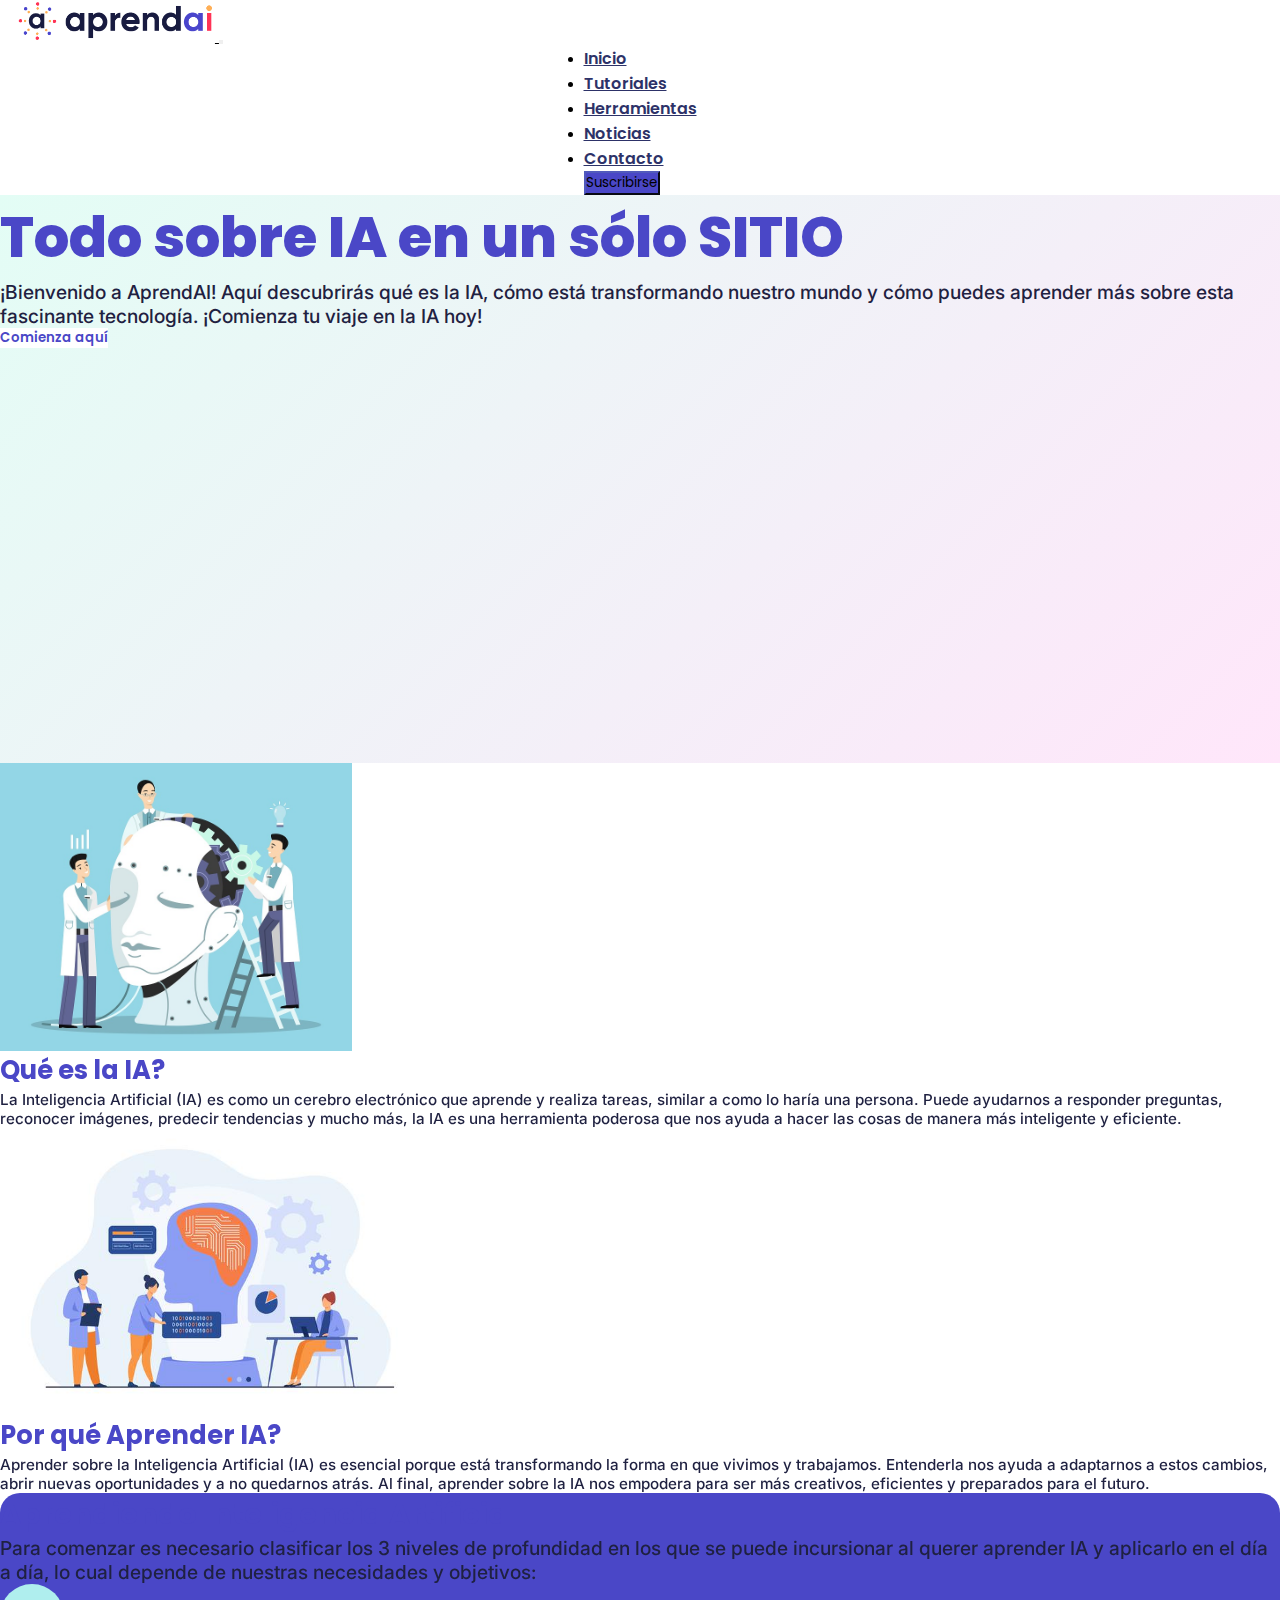
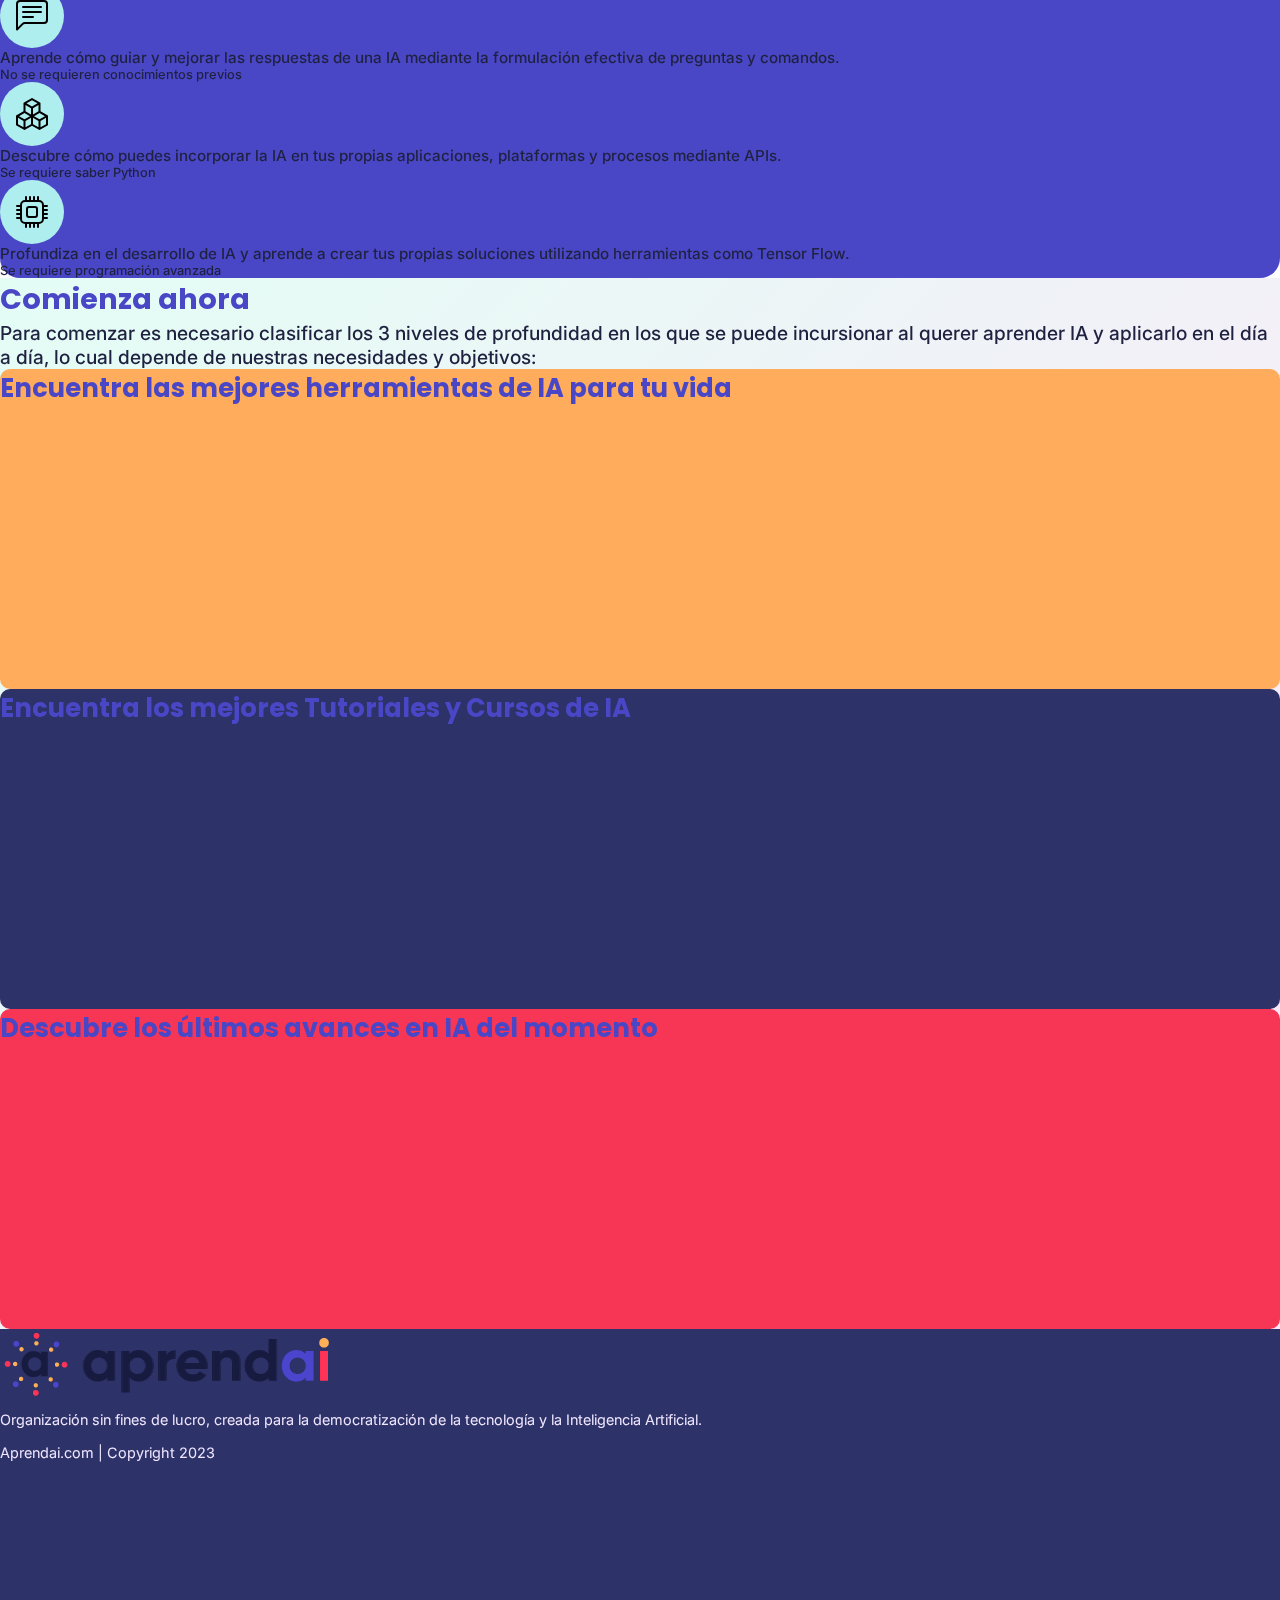
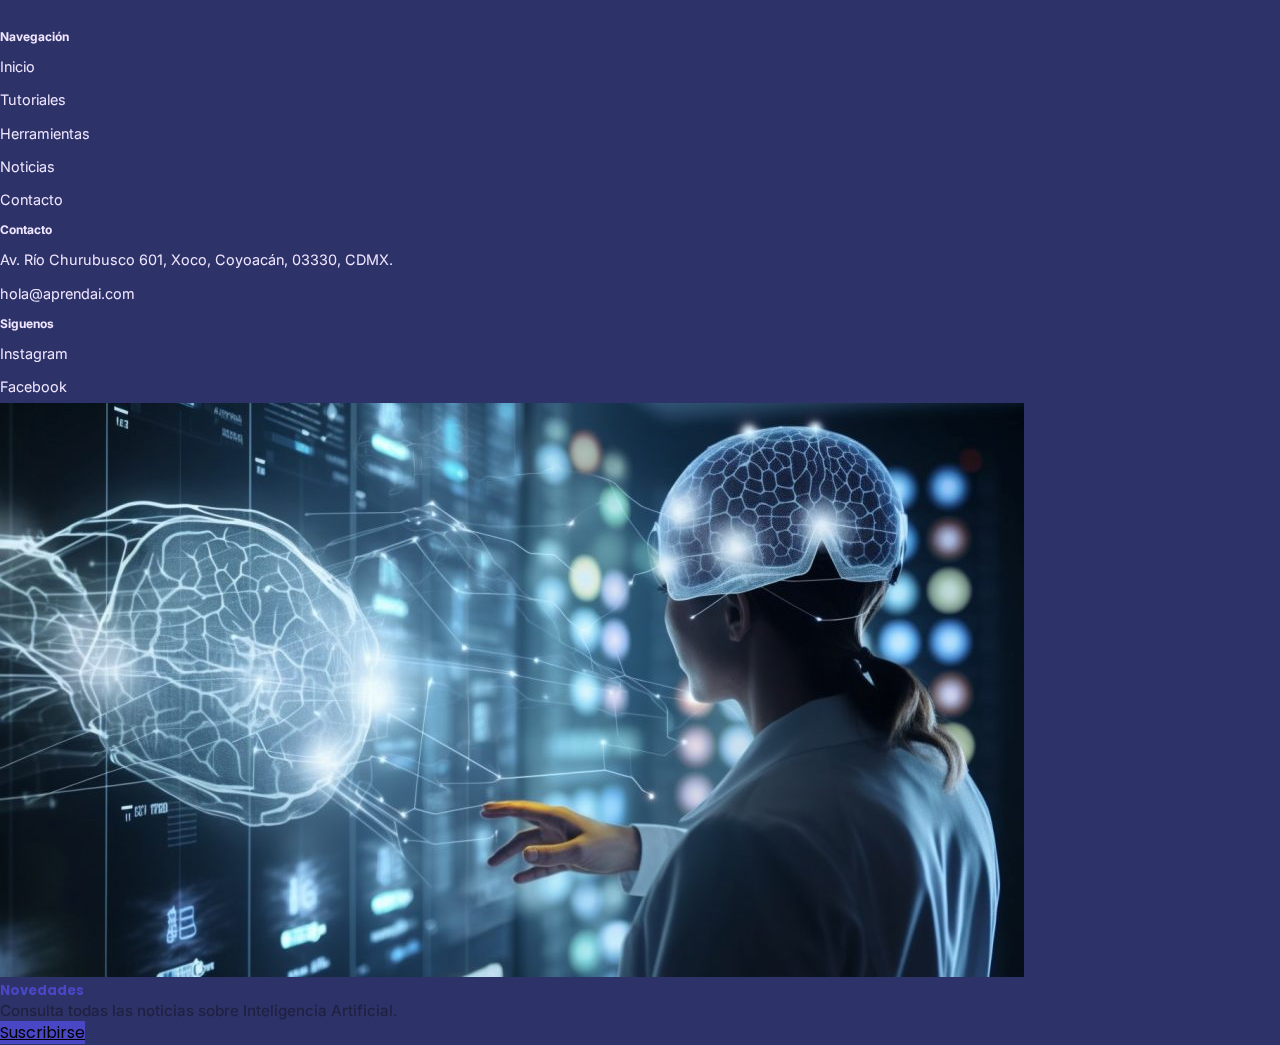
==== commit 75e5ca90: "cambios 4 - Se crearon extends y un mixin, se separaron algunas hojas de scss y modificaciones en cs" ====
--- a/index.html
+++ b/index.html
@@ -58,7 +58,7 @@
                             cómo puedes aprender más sobre esta fascinante
                             tecnología. ¡Comienza tu viaje en la IA hoy!
                         </p>
-                        <button class="btn-lg">Comienza aquí</button>
+                        <button class="btn-lg original-btn-primary-white">Comienza aquí</button>
                     </div>    
                     <div class="pb-5 col-12 col-lg-6">
                         <iframe class="rounded-3" width="100%" height="415" src="https://www.youtube.com/embed/hJfHfUlrzZg" title="YouTube video player" frameborder="0" allow="accelerometer; autoplay; clipboard-write; encrypted-media; gyroscope; picture-in-picture; web-share" allowfullscreen></iframe>
@@ -74,7 +74,7 @@
                         <div class="card">
                             <img src="./assets/img/inicio-img1.jpg" class="p-4 edit-inicio-card-img" alt="...">
                             <div class="card-body px-5">
-                            <h4 class="card-title">Qué es la IA?</h4>
+                            <h2 class="card-title">Qué es la IA?</h2>
                             <p class="card-text">La Inteligencia Artificial (IA) es como un cerebro electrónico que aprende y realiza tareas, similar a como lo haría una persona. Puede ayudarnos a responder preguntas, reconocer imágenes, predecir tendencias y mucho más, la IA es una herramienta poderosa que nos ayuda a hacer las cosas de manera más inteligente y eficiente.</p>
                             <a href="#" class="btn btn-primary">Leer más</a>
                             </div>
@@ -84,7 +84,7 @@
                         <div class="card">
                             <img src="./assets/img/inicio-img2.jpg" class="p-4 edit-inicio-card-img" alt="...">
                             <div class="card-body px-5">
-                            <h4 class="card-title">Por qué Aprender IA?</h4>
+                            <h2 class="card-title">Por qué Aprender IA?</h2>
                             <p class="card-text">Aprender sobre la Inteligencia Artificial (IA) es esencial porque está transformando la forma en que vivimos y trabajamos. Entenderla nos ayuda a adaptarnos a estos cambios, abrir nuevas oportunidades y a no quedarnos atrás. Al final, aprender sobre la IA nos empodera para ser más creativos, eficientes y preparados para el futuro.</p>
                             <a href="#" class="btn btn-primary">Leer más</a>
                             </div>
--- a/css/estilos.css
+++ b/css/estilos.css
@@ -1,4 +1,5 @@
 @charset "UTF-8";
+/*-----MIXINES---------------------------------------------------------------*/
 /* FUENTES ------------------------------------------------------------------------------- */
 @import url("https://fonts.googleapis.com/css2?family=Inter:wght@100;200;300;400;500;600;700;800&family=Poppins:ital,wght@0,100;0,200;0,300;0,400;0,500;0,600;0,700;0,800;0,900;1,100;1,200;1,300;1,400;1,500;1,600;1,700;1,800;1,900&display=swap");
 /* RESETS GENERALES ------------------------------------------------------------------------------- */
@@ -17,8 +18,9 @@
 }
 
 /* ---------------------VARIABLES ------------------------------------------------------------------------------- */
+/* ---------------------MAPAS ------------------------------------------------------------------------------- */
 /* TITULOS Y PARRAFOS GENERALES ------------------------------------------------------------------------------- */
-h1 {
+h1, h4, h3, h2 {
   text-decoration: none;
   font-size: 3.5rem;
   font-family: "Poppins", sans-serif;
@@ -27,26 +29,18 @@
 }
 
 h2 {
-  text-decoration: none;
-  font-size: 3rem;
-  font-family: "Poppins", sans-serif;
-  font-weight: 600;
-  color: #4a47c7;
+  font-size: 1.6rem;
+  font-weight: 700;
 }
 
 h3 {
-  text-decoration: none;
   font-size: 2.5rem;
-  font-family: "Poppins", sans-serif;
   font-weight: 700;
-  color: #4a47c7;
 }
 
 h4 {
   font-size: 1.6rem;
-  font-family: "Poppins", sans-serif;
   font-weight: 700;
-  color: #4a47c7;
 }
 
 @media screen and (min-width: 992px) {
@@ -63,24 +57,22 @@
 }
 
 /* SOBRESCRITURAS DE CLASES DE BOOTSTRAP GENERALES ------------------------------------------------------------------------------- */
-.btn-primary {
+.btn-primary, .original-btn-primary-white {
   font-family: "Poppins", sans-serif; /* reemplaza Fuente de botón suscribirse */
   background-color: #4a47c7;
   border-color: #2d3268;
 }
 
 .original-btn-primary-white {
-  font-family: "Poppins", sans-serif; /* reemplaza Fuente de botón suscribirse */
+  color: #4a47c7;
   background-color: #ffffff;
-  color: #4a47c7;
   border: none;
-  font-weight: 500;
+  font-weight: 600;
 }
 
 .card-title {
   font-family: "Poppins", sans-serif;
   color: #4a47c7;
-  font-weight: 800;
 }
 
 .card-text {
@@ -106,7 +98,7 @@
   font-weight: 600;
 }
 
-header nav div div .btn-primary:hover {
+header nav div div .btn-primary:hover, header nav div div .original-btn-primary-white:hover {
   background-color: #4d77ff;
 }
 
@@ -155,7 +147,7 @@
   border: none;
 }
 
-.original-inicio-cardcolor-1 {
+.original-inicio-cardcolor-1, .original-inicio-cardcolor-3, .original-inicio-cardcolor-2 {
   background-color: #ffad5c;
   border-radius: 10px;
   height: 20rem;
@@ -163,14 +155,10 @@
 
 .original-inicio-cardcolor-2 {
   background-color: #2d3268;
-  border-radius: 10px;
-  height: 20rem;
 }
 
 .original-inicio-cardcolor-3 {
   background-color: #f73656;
-  border-radius: 10px;
-  height: 20rem;
 }
 
 /* NOTICIAS ---------------------------------------------------------------------------------------------- */
@@ -178,12 +166,13 @@
   background-image: linear-gradient(to right, #4774c7, #426dc9, #4065c9, #405dca, #4354c9, #4850c8, #4d4cc7, #5247c6, #5847c6, #5d47c5, #6247c5, #6747c4);
 }
 
-.original-img-style-1 {
+.original-img-style-1 { /* ----------Incluyendo Mixin de Estilo de Imágen-------------------------------------------------- */
   height: 22rem;
   width: 100%;
   border-radius: 10px;
   object-fit: cover;
   border: 3px solid #1f2141;
+  box-shadow: 5px 10px 30px rgba(0, 0, 0, 0.2);
 }
 
 .original-img-style-2 {
@@ -380,7 +369,7 @@
   color: #fcfaff;
 }
 
-.topSectionsTutoriales h1 {
+.topSectionsTutoriales h1, .topSectionsTutoriales h2, .topSectionsTutoriales h3, .topSectionsTutoriales h4 {
   font-size: 50px;
   color: #4a47c7;
 }
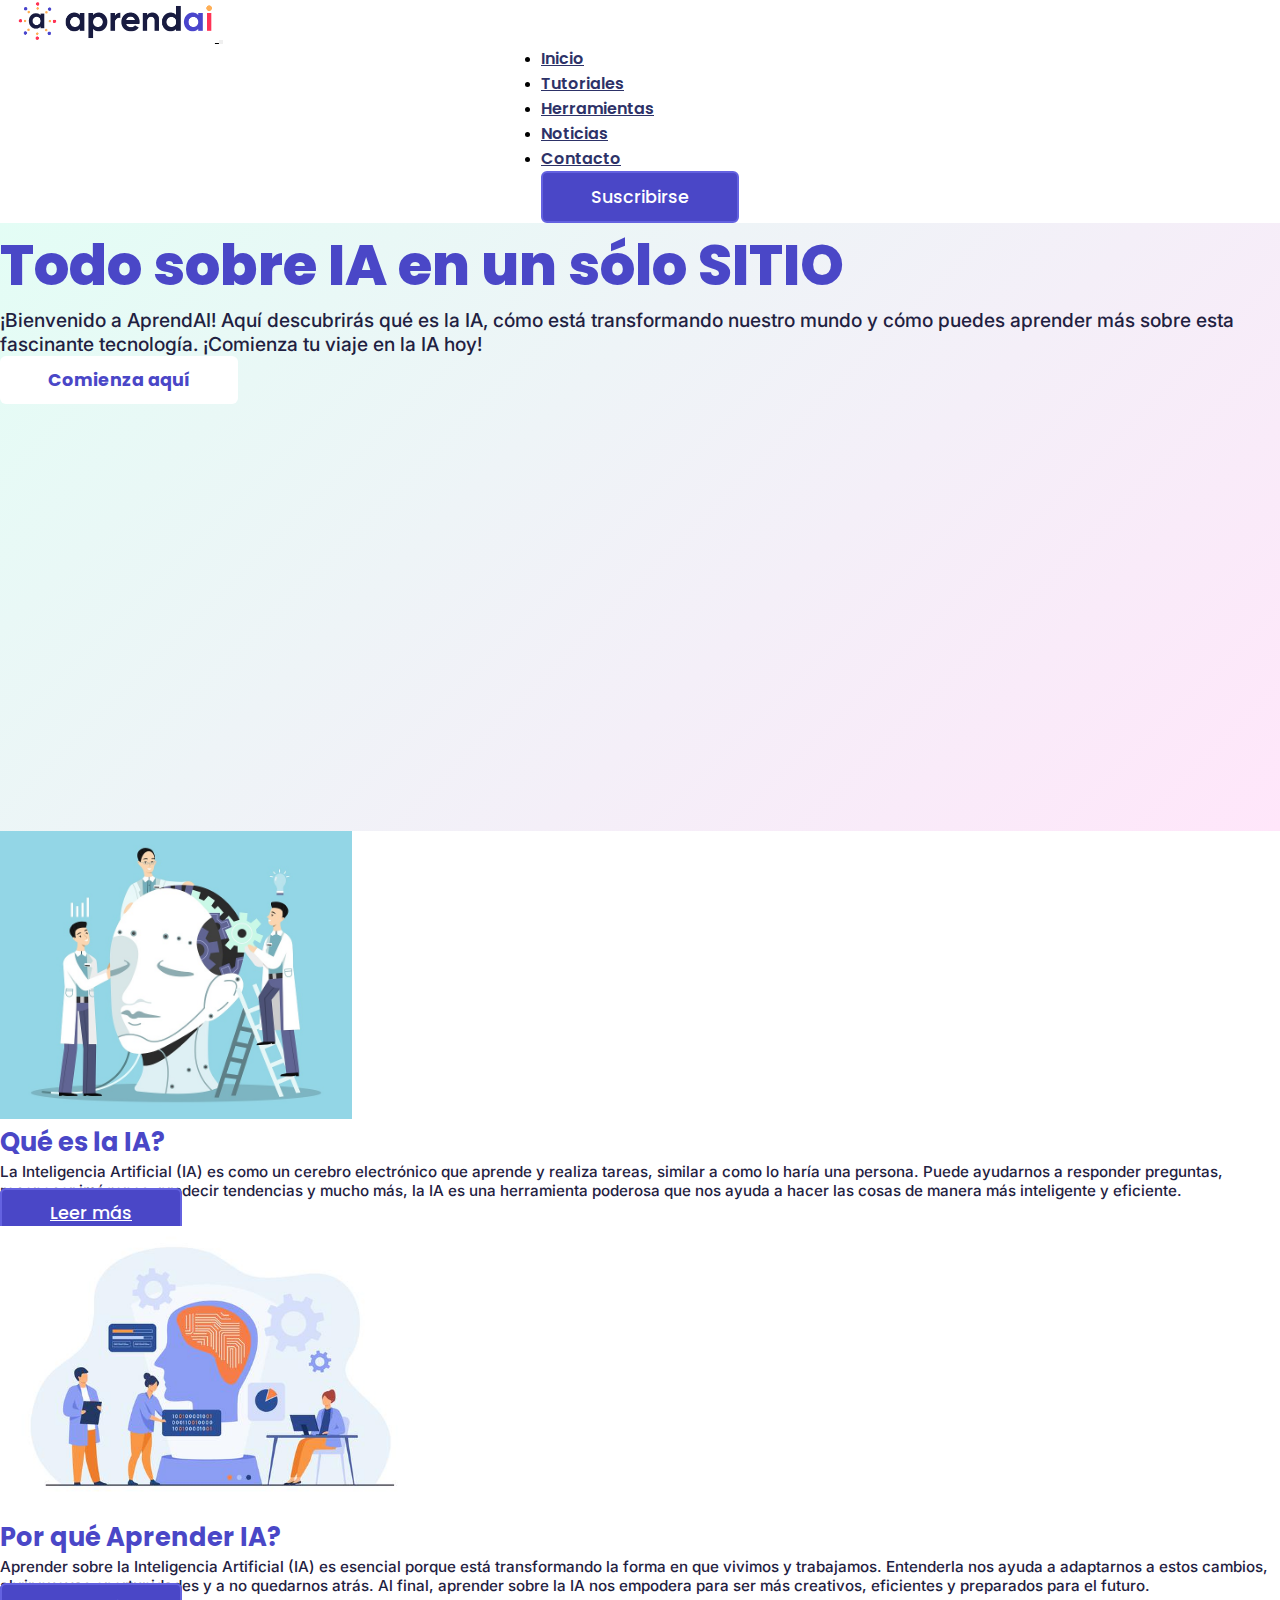
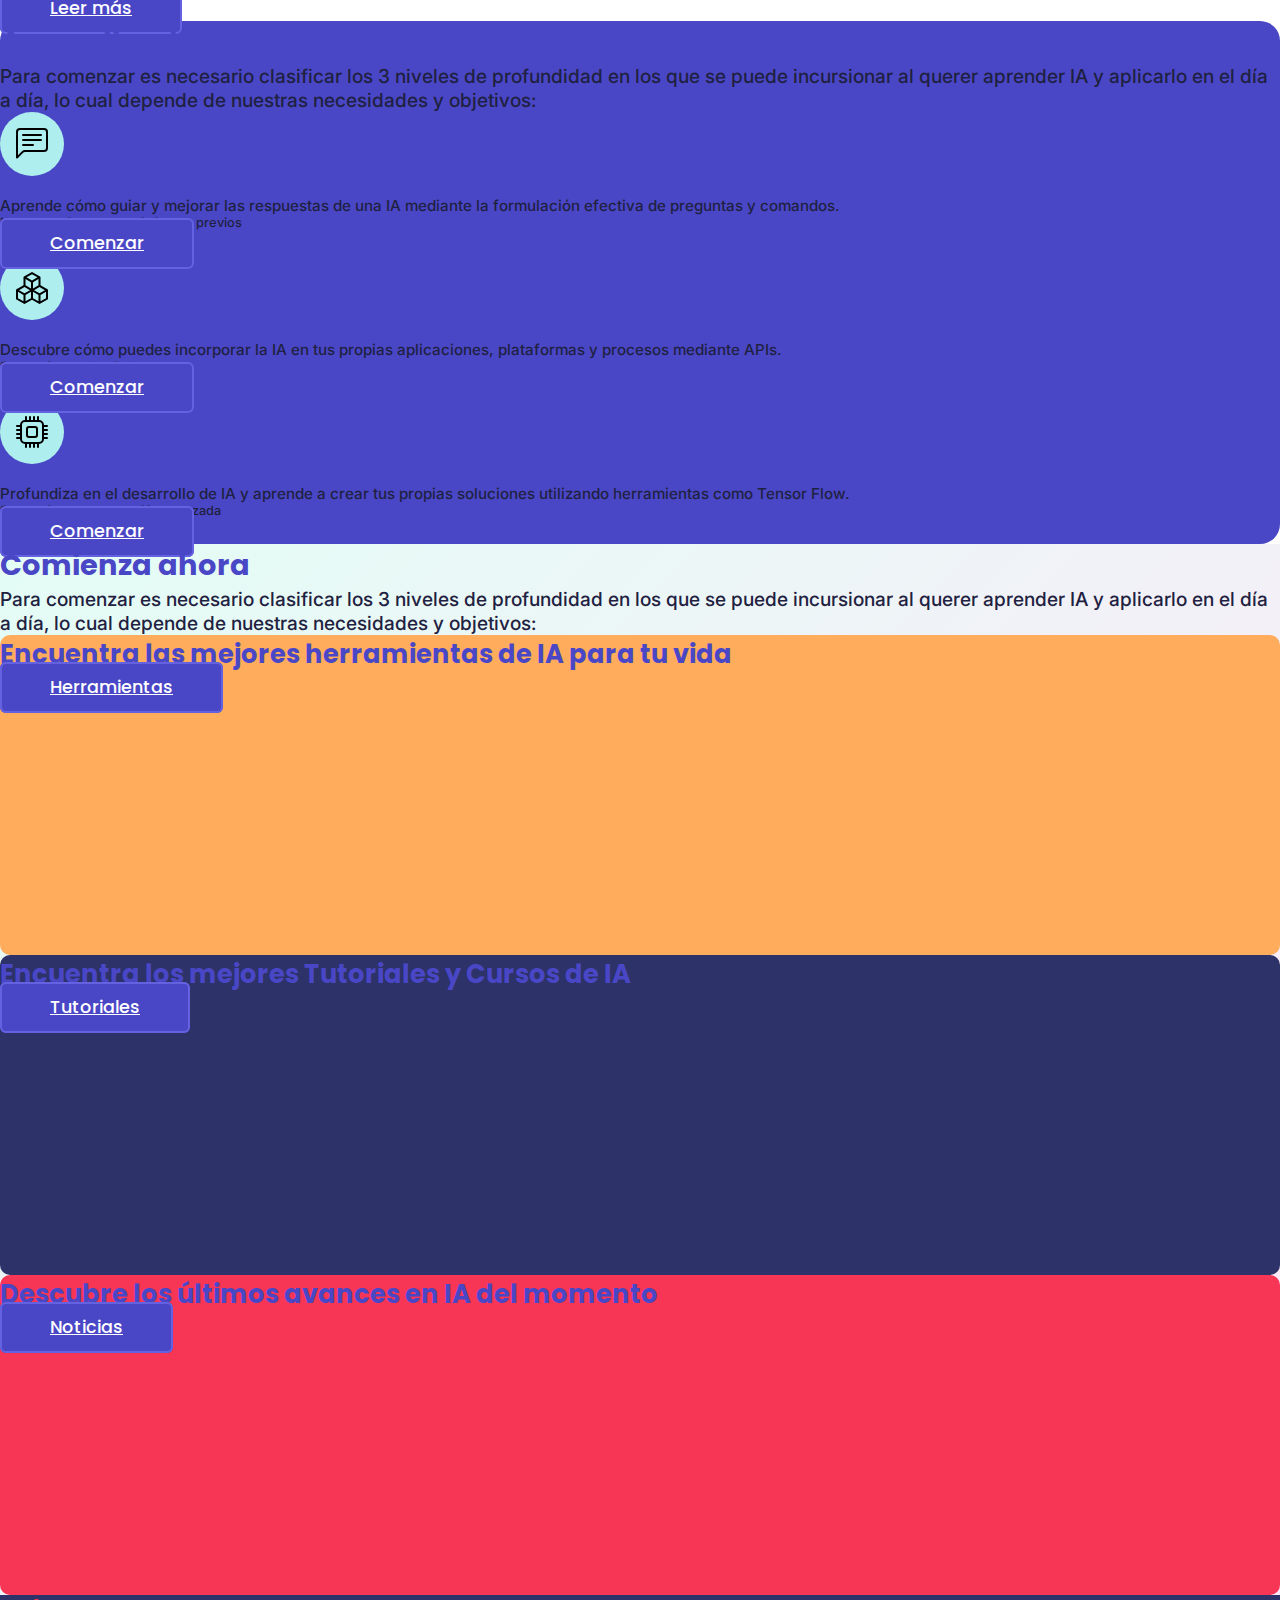
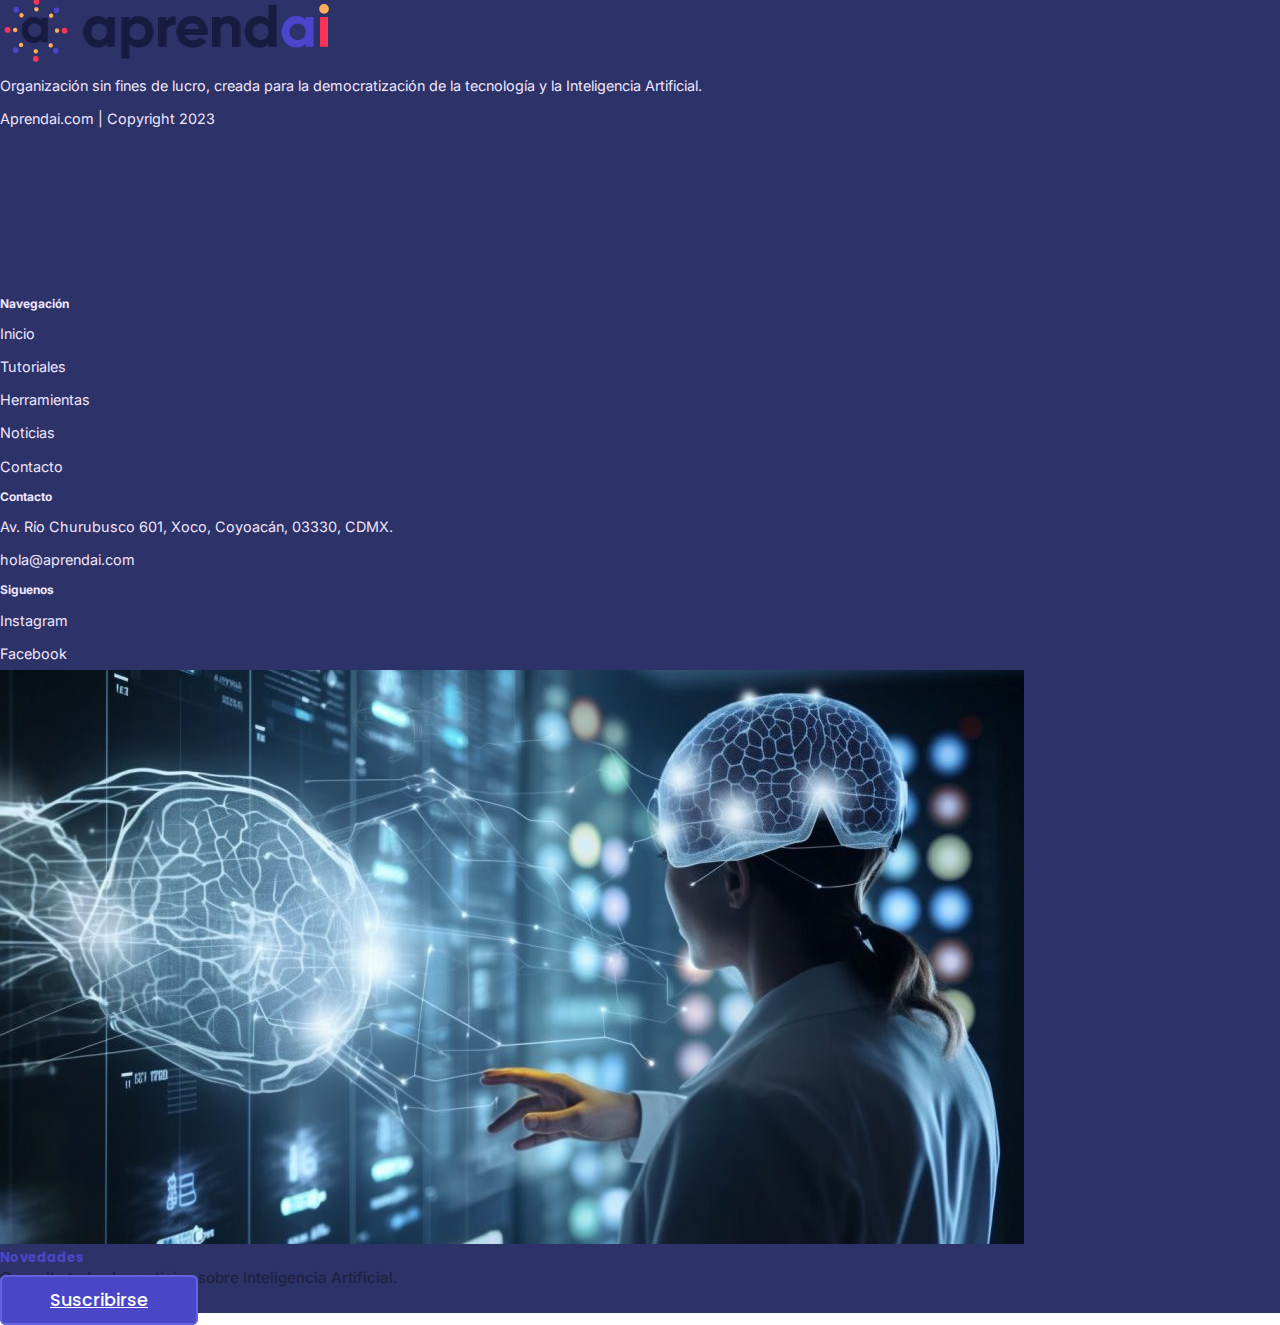
==== commit 88868c73: "cambios 7 - se arregló un desbordamiento menor" ====
--- a/index.html
+++ b/index.html
@@ -12,7 +12,7 @@
     <link rel="shortcut icon" href="./favicon.ico" type="image/x-icon">
 </head>
 <body>
-    <header class="sticky-top">
+    <header class="sticky-top"> <!--NAVEGACIÓN -------------------------------------------------------------------------------->
         <nav class="navbar navbar-expand-lg navbar-light bg-light">
                 <a class="navbar-brand" href="#">
                     <img class="header--logo" src="./assets/img/AprendAI-logo-1.png" alt="logo-aai">
@@ -50,7 +50,7 @@
     <main>
         <section class="original-inicio-section-bg">
             <div class="container py-4"> <!--seccion Superior de Bienvenida con VIDEO ------------------>
-                <div class="row py-5 d-flex align-items-center gx-5">
+                <div class="row py-5 d-flex align-items-center">
                     <div class="pb-5 col-12 col-lg-6">
                         <h1 class="mb-4">Todo sobre IA en un sólo SITIO</h1>
                         <p>¡Bienvenido a AprendAI! Aquí descubrirás qué es la
@@ -69,7 +69,7 @@
 
         <section>    
             <div class="container py-4"> <!--seccion Media con 2 columnas con conceptos ------------->
-                <div class="row gx-5 py-5">
+                <div class="row py-5">
                     <div class="pb-5 px-4 col-12 col-lg-6"> <!--CARD 1 ----------------->
                         <div class="card">
                             <img src="./assets/img/inicio-img1.jpg" class="p-4 edit-inicio-card-img" alt="...">
@@ -172,7 +172,7 @@
                     <div class="col px-3">
                         <div class="original-inicio-cardcolor-3 px-3 text-center d-flex flex-column align-items-center justify-content-center">
                             <h4 class="text-white">Descubre los últimos avances en IA del momento</h4>
-                            <a href="#" class="btn btn-primary rounded-pill mt-3">Herramientas</a>
+                            <a href="#" class="btn btn-primary rounded-pill mt-3">Noticias</a>
                         </div>
                     </div>
                 </div>     
--- a/css/estilos.css
+++ b/css/estilos.css
@@ -1,5 +1,5 @@
 @charset "UTF-8";
-/*-----MIXINES---------------------------------------------------------------*/
+/* ---------------------VARIABLES ------------------------------------------------------------------------------- */
 /* FUENTES ------------------------------------------------------------------------------- */
 @import url("https://fonts.googleapis.com/css2?family=Inter:wght@100;200;300;400;500;600;700;800&family=Poppins:ital,wght@0,100;0,200;0,300;0,400;0,500;0,600;0,700;0,800;0,900;1,100;1,200;1,300;1,400;1,500;1,600;1,700;1,800;1,900&display=swap");
 /* RESETS GENERALES ------------------------------------------------------------------------------- */
@@ -9,15 +9,20 @@
   box-sizing: border-box;
 }
 
+/*
 section {
-  font-size: 0;
-}
-
+    font-size:0;
+}
+*/
 a {
   color: inherit;
 }
 
-/* ---------------------VARIABLES ------------------------------------------------------------------------------- */
+/*-----MIXINES---------------------------------------------------------------*/
+/*
+body * {
+    border: 1px solid red !important;
+}*/
 /* ---------------------MAPAS ------------------------------------------------------------------------------- */
 /* TITULOS Y PARRAFOS GENERALES ------------------------------------------------------------------------------- */
 h1, h4, h3, h2 {
@@ -56,18 +61,78 @@
   color: #1f2141;
 }
 
+/* CLASES UTILITARIAS  ---------------------------------------------------------------------------------------- */
+.color-rp {
+  color: #4a47c7;
+}
+
+.color-rs {
+  color: #f73656;
+}
+
+.color-r3 {
+  color: #ffad5c;
+}
+
+.color-p-claro {
+  color: #f8f9fa;
+}
+
+.color-p-oscuro {
+  color: #2d3268;
+}
+
+.color-t-general {
+  color: #1f2141;
+}
+
+.padd-y-chico {
+  padding-top: 2rem;
+  padding-bottom: 2rem;
+}
+
+.padd-y-medio {
+  padding-top: 4rem;
+  padding-bottom: 4rem;
+}
+
+.padd-y-grande {
+  padding-top: 6rem;
+  padding-bottom: 6rem;
+}
+
+.bg-black {
+  background-color: black;
+}
+
 /* SOBRESCRITURAS DE CLASES DE BOOTSTRAP GENERALES ------------------------------------------------------------------------------- */
-.btn-primary, .original-btn-primary-white {
-  font-family: "Poppins", sans-serif; /* reemplaza Fuente de botón suscribirse */
+.btn-primary {
+  font-family: "Poppins", sans-serif;
+  font-size: 1.1rem;
+  font-weight: 500;
+  color: #fff;
   background-color: #4a47c7;
-  border-color: #2d3268;
+  border: 2px solid #6462e0;
+  padding: 0.7rem 3rem 0.7rem 3rem;
+  margin-bottom: 0.5rem;
+  width: 100%;
+  border-radius: 6px;
+  margin-bottom: 0px;
+  width: auto;
 }
 
 .original-btn-primary-white {
-  color: #4a47c7;
-  background-color: #ffffff;
-  border: none;
-  font-weight: 600;
+  font-family: "Poppins", sans-serif;
+  font-size: 1.1rem;
+  font-weight: 700;
+  color: #4a47c7;
+  background-color: #fff;
+  border: none;
+  padding: 0.7rem 3rem 0.7rem 3rem;
+  margin-bottom: 0.5rem;
+  width: 100%;
+  border-radius: 6px;
+  width: auto;
 }
 
 .card-title {
@@ -98,18 +163,16 @@
   font-weight: 600;
 }
 
-header nav div div .btn-primary:hover, header nav div div .original-btn-primary-white:hover {
-  background-color: #4d77ff;
-}
-
 header nav .container-fluid {
   display: flex;
   justify-content: center;
 }
-
 header nav .navbar-nav {
   flex-grow: 1;
   justify-content: center;
+}
+header nav div div .btn-primary:hover {
+  background-color: #4d77ff;
 }
 
 /* MAIN ---------------------------------------------------------------------------------------------- */
@@ -170,7 +233,7 @@
   height: 22rem;
   width: 100%;
   border-radius: 10px;
-  object-fit: cover;
+  object-fit: contain;
   border: 3px solid #1f2141;
   box-shadow: 5px 10px 30px rgba(0, 0, 0, 0.2);
 }
@@ -179,6 +242,119 @@
   object-fit: cover;
   height: 100%;
   width: 100%;
+}
+
+/* HERRAMIENTAS ---------------------------------------------------------------------------------------------- */
+.original-img-style-3 { /* ----------Incluyendo Mixin de Estilo de Imágen-------------------------------------------------- */
+  height: 20rem;
+  width: 100%;
+  border-radius: 10px;
+  object-fit: contain;
+  border: 3px solid #1f2141;
+  box-shadow: 5px 10px 30px rgba(0, 0, 0, 0.2);
+}
+
+.original-herramientas-section-bg {
+  background-color: rgba(0, 0, 0, 0.911);
+}
+
+.original-btn-subnav-1 {
+  font-family: "Poppins", sans-serif;
+  font-size: 1.1rem;
+  font-weight: 700;
+  color: #000000;
+  background-color: #f73656;
+  border: none;
+  padding: 1.2rem 0 1.2rem 0;
+  margin-bottom: 0.5rem;
+  width: 100%;
+  border-radius: 6px;
+}
+
+.original-btn-subnav-2 {
+  font-family: "Poppins", sans-serif;
+  font-size: 1.1rem;
+  font-weight: 700;
+  color: #000000;
+  background-color: #4a47c7;
+  border: none;
+  padding: 1.2rem 0 1.2rem 0;
+  margin-bottom: 0.5rem;
+  width: 100%;
+  border-radius: 6px;
+}
+
+.original-btn-subnav-3 {
+  font-family: "Poppins", sans-serif;
+  font-size: 1.1rem;
+  font-weight: 700;
+  color: #000000;
+  background-color: #ffad5c;
+  border: none;
+  padding: 1.2rem 0 1.2rem 0;
+  margin-bottom: 0.5rem;
+  width: 100%;
+  border-radius: 6px;
+}
+
+.original-btn-subnav-4 {
+  font-family: "Poppins", sans-serif;
+  font-size: 1.1rem;
+  font-weight: 700;
+  color: #000000;
+  background-color: #f8f9fa;
+  border: none;
+  padding: 1.2rem 0 1.2rem 0;
+  margin-bottom: 0.5rem;
+  width: 100%;
+  border-radius: 6px;
+}
+
+.original-btn-subnav-5 {
+  font-family: "Poppins", sans-serif;
+  font-size: 1.1rem;
+  font-weight: 700;
+  color: #000000;
+  background-color: #b0c5ff;
+  border: none;
+  padding: 1.2rem 0 1.2rem 0;
+  margin-bottom: 0.5rem;
+  width: 100%;
+  border-radius: 6px;
+}
+
+.original-btn-subnav-6 {
+  font-family: "Poppins", sans-serif;
+  font-size: 1.1rem;
+  font-weight: 700;
+  color: #000000;
+  background-color: #AFEEEE;
+  border: none;
+  padding: 1.2rem 0 1.2rem 0;
+  margin-bottom: 0.5rem;
+  width: 100%;
+  border-radius: 6px;
+}
+
+.original-img-style-4 {
+  height: 3rem;
+  width: 100%;
+  border-radius: 10px;
+  object-fit: contain;
+  border: 3px solid #1f2141;
+  box-shadow: 5px 10px 30px rgba(0, 0, 0, 0.2);
+  width: 5rem;
+  border: none;
+}
+
+.original-img-style-5 {
+  width: 60%;
+  height: 5rem;
+  object-fit: contain;
+}
+
+.directory-section .list-group-item {
+  border: 1px solid #3d414c;
 }
 
 /* CONTACTO ---------------------------------------------------- */
@@ -235,112 +411,6 @@
   border: none;
   background-color: #ffe7cf;
   text-align: left;
-}
-
-/* HERRAMIENTAS ------------------------------------------------------------------ */
-/* VERSION ANTIGUA - Pendiente de actualizar a Bootstrap */
-.topSectionsHerramientas {
-  display: inline-block;
-  width: 50%;
-  vertical-align: middle;
-  margin: auto;
-  padding-top: 5%;
-  padding-bottom: 10%;
-}
-
-.topSectionsHerramientas p {
-  font-size: 21px;
-  padding-left: 10%;
-  padding-right: 10%;
-}
-
-.topSectionsHerramientas H1 {
-  font-size: 50px;
-  padding-left: 10%;
-  padding-right: 10%;
-}
-
-.topSectionsHerramientas img {
-  width: 100%;
-  border-radius: 10px;
-  object-fit: cover;
-  border: 3px solid #1f2141;
-}
-
-.medSectionsHerramientas1 {
-  display: inline-block;
-  box-sizing: border-box;
-  width: 20%;
-  vertical-align: middle;
-  padding-left: 5%;
-  padding-right: 3%;
-  padding-top: 3%;
-}
-
-.medSectionsHerramientas1 img {
-  width: 60%;
-  float: right;
-  padding-bottom: 20px;
-}
-
-.medSectionsHerramientas2 {
-  display: inline-block;
-  box-sizing: border-box;
-  width: 35%;
-  vertical-align: middle;
-  padding-left: 3%;
-  padding-right: 5%;
-  padding-bottom: 20px;
-  padding-top: 3%;
-}
-
-.medSectionsHerramientas2 p {
-  font-size: 18px;
-  font-weight: 500;
-  color: #2d3268;
-}
-
-.medSectionsHerramientas2 h4 {
-  font-size: 28px;
-  color: #f73656;
-}
-
-.medSectionsHerramientas3 {
-  display: inline-block;
-  box-sizing: border-box;
-  width: 35%;
-  vertical-align: middle;
-  padding-left: 3%;
-  padding-right: 5%;
-  padding-bottom: 40px;
-  padding-top: 5%;
-}
-
-.medSectionsHerramientas3 li {
-  list-style: disc;
-  font-size: 20px;
-  font-family: "Poppins", sans-serif;
-  font-weight: 600;
-  color: #2d3268;
-  padding-left: 5%;
-  padding-top: 1%;
-  padding-bottom: 1%;
-  margin-bottom: 10px;
-  margin-right: 10%;
-  margin-left: 10%;
-  background-color: #f1e7ff;
-  border-radius: 10px;
-  text-align: left;
-}
-
-.seccionHerramientas1 {
-  background-color: #fbf8ff;
-  padding-bottom: 10%;
-}
-
-.seccionHerramientas2 {
-  background-color: #f6f0ff;
-  padding-bottom: 2%;
 }
 
 /* TUTORIALES ------------------------------------------------------------- */
@@ -424,7 +494,6 @@
   font-size: 0.9rem;
   line-height: 2.3;
 }
-
 .contenidoFooter a {
   text-decoration: none;
 }/*# sourceMappingURL=estilos.css.map */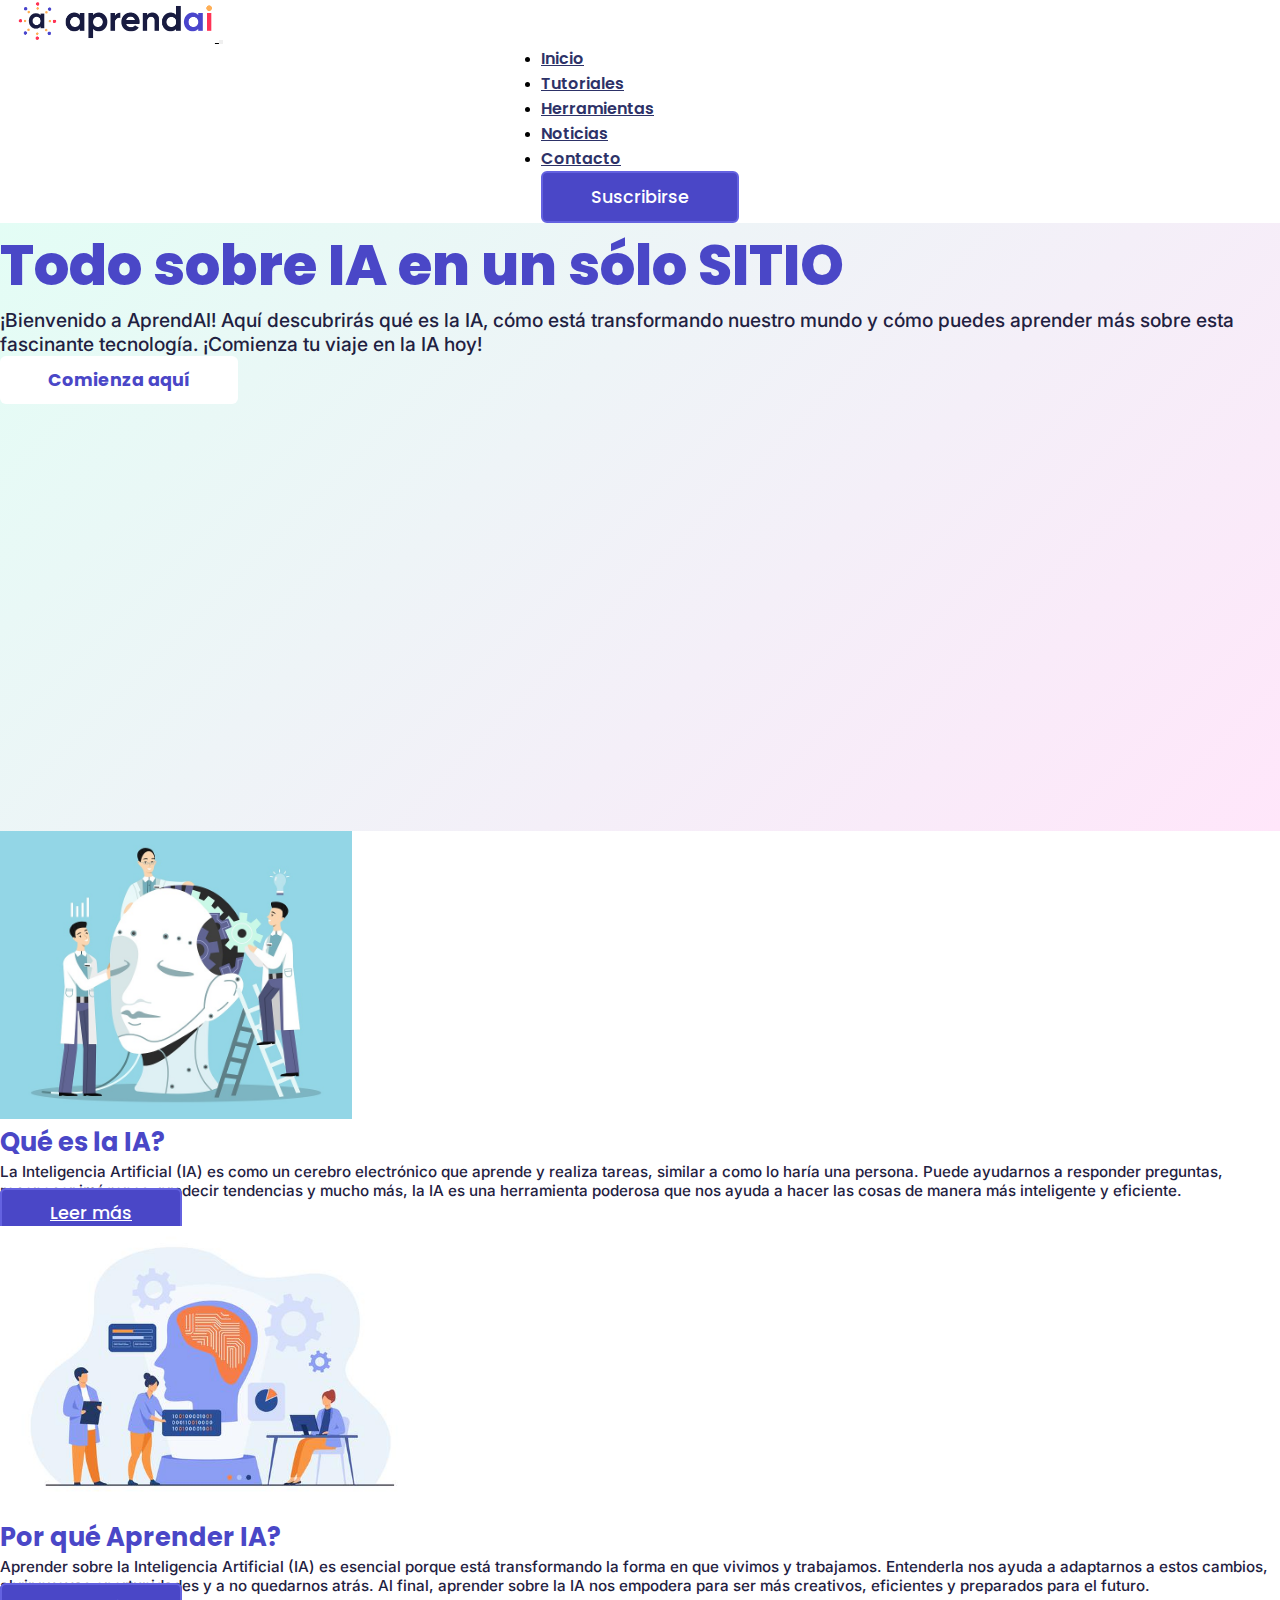
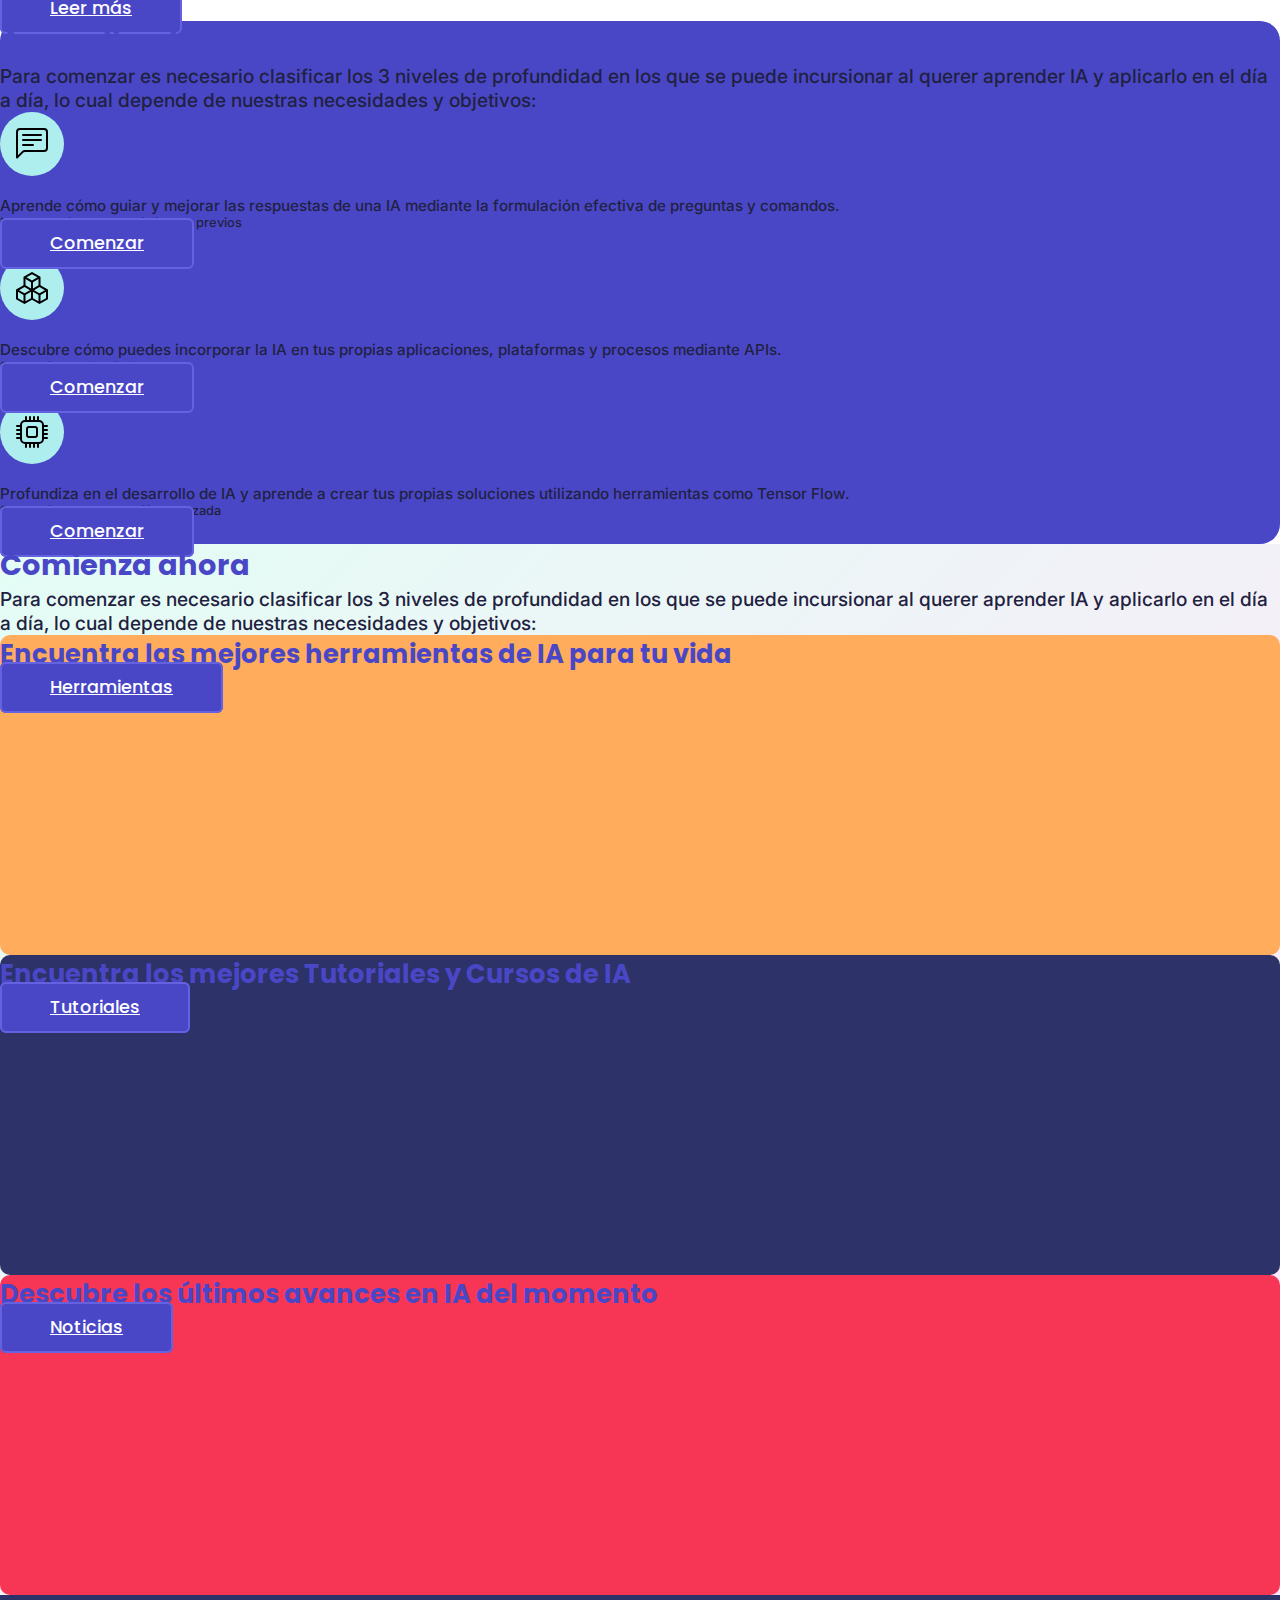
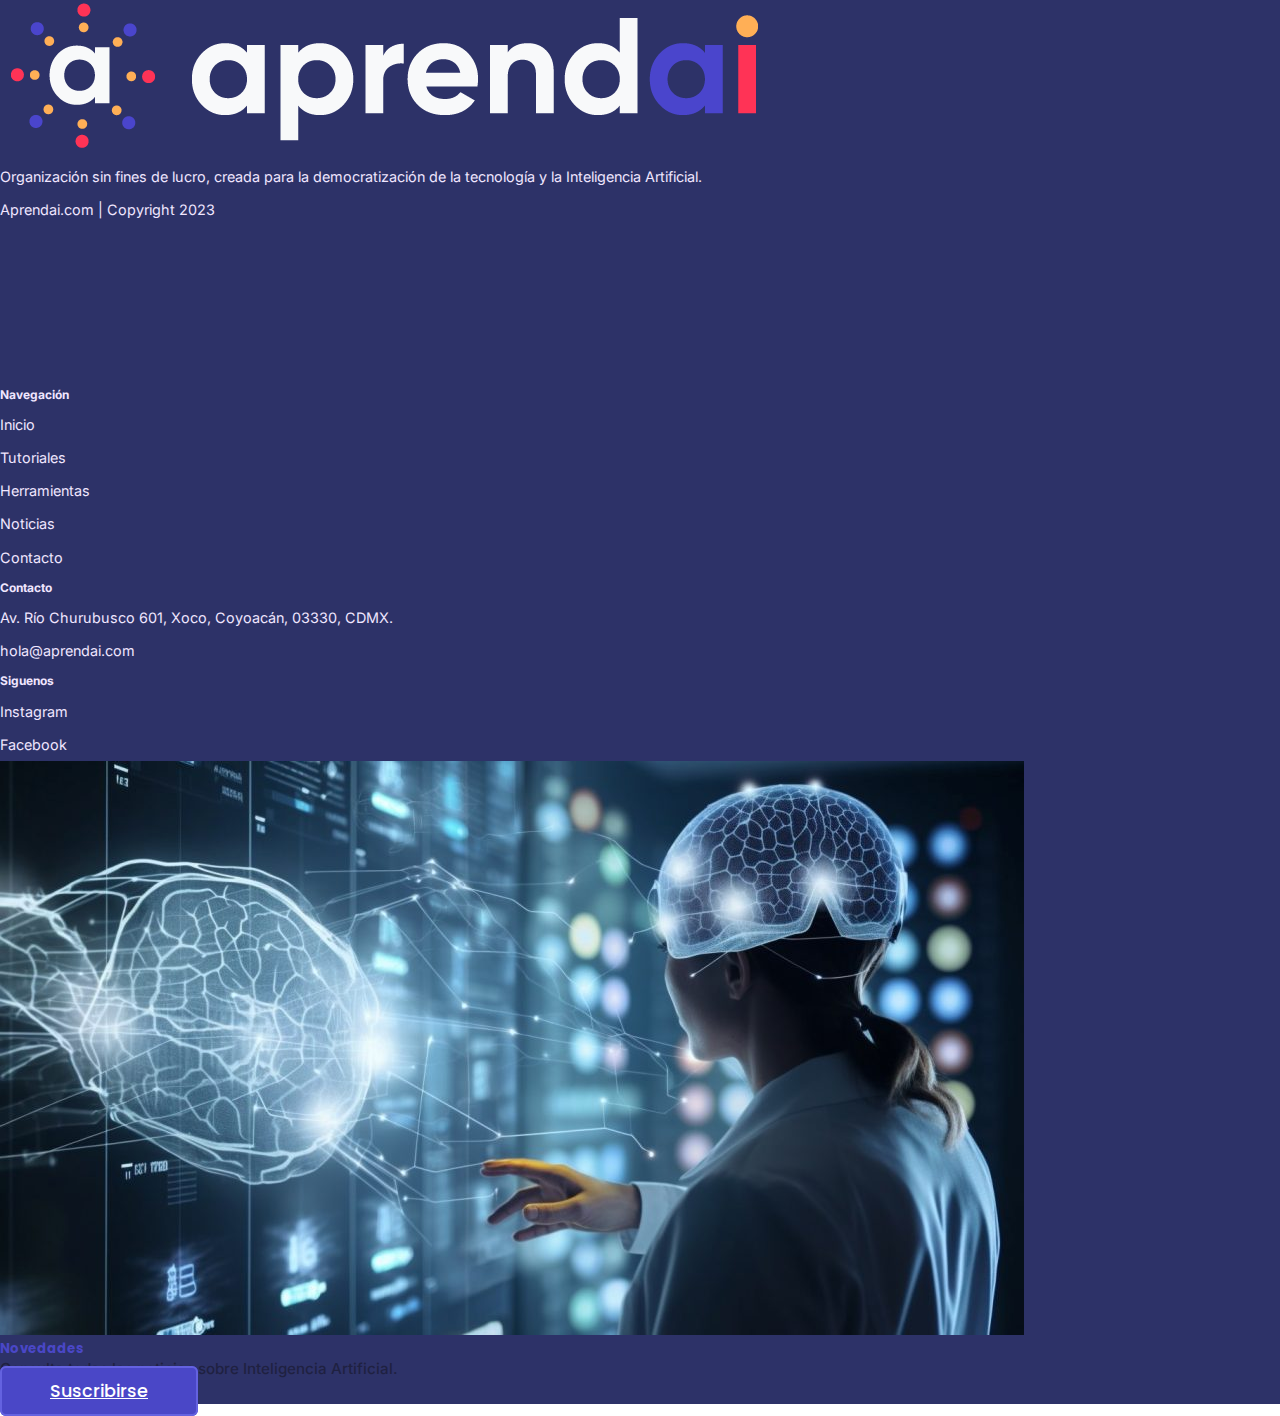
==== commit 6eb397b5: "Ajustes en página Herramientas, en las animaciones, y sombra del mapa" ====
--- a/index.html
+++ b/index.html
@@ -3,6 +3,8 @@
 <head>
     <meta charset="UTF-8">
     <meta name="viewport" content="width=device-width, initial-scale=1.0">
+    <meta name="description" content="AprendAI es tu fuente confiable para aprender todo sobre Inteligencia Artificial en español. Encuentra tutoriales, noticias, recursos y más.">
+    <meta name="keywords" content="Aprendizaje, Inteligencia Artificial, AI, Español, Tutoriales, Recursos, Noticias, AprendAI">
     <title>AprendAI - Todo para Aprender Inteligencia Artificial en Español</title>
     <!-- linkear bootstrap -->
     <link href="https://cdn.jsdelivr.net/npm/bootstrap@5.0.2/dist/css/bootstrap.min.css" rel="stylesheet" integrity="sha384-EVSTQN3/azprG1Anm3QDgpJLIm9Nao0Yz1ztcQTwFspd3yD65VohhpuuCOmLASjC" crossorigin="anonymous">
@@ -58,35 +60,36 @@
                             cómo puedes aprender más sobre esta fascinante
                             tecnología. ¡Comienza tu viaje en la IA hoy!
                         </p>
-                        <button class="btn-lg original-btn-primary-white">Comienza aquí</button>
+                        <a href="#seccionComienzaAqui">
+                            <button class="btn-lg original-btn-primary-white">Comienza aquí</button></a>
                     </div>    
                     <div class="pb-5 col-12 col-lg-6">
-                        <iframe class="rounded-3" width="100%" height="415" src="https://www.youtube.com/embed/hJfHfUlrzZg" title="YouTube video player" frameborder="0" allow="accelerometer; autoplay; clipboard-write; encrypted-media; gyroscope; picture-in-picture; web-share" allowfullscreen></iframe>
-                    </div>
-                </div>
-            </div>
-        </section>
-
-        <section>    
+                        <iframe class="redondear-grande" width="100%" height="415" src="https://www.youtube.com/embed/hJfHfUlrzZg" title="YouTube video player" frameborder="0" allow="accelerometer; autoplay; clipboard-write; encrypted-media; gyroscope; picture-in-picture; web-share" allowfullscreen></iframe>
+                    </div>
+                </div>
+            </div>
+        </section>
+
+        <section id="seccionComienzaAqui">    
             <div class="container py-4"> <!--seccion Media con 2 columnas con conceptos ------------->
                 <div class="row py-5">
                     <div class="pb-5 px-4 col-12 col-lg-6"> <!--CARD 1 ----------------->
                         <div class="card">
-                            <img src="./assets/img/inicio-img1.jpg" class="p-4 edit-inicio-card-img" alt="...">
+                            <img src="./assets/img/inicio-img1.jpg" class="p-4 edit-inicio-card-img" alt="Que-es-IA">
                             <div class="card-body px-5">
                             <h2 class="card-title">Qué es la IA?</h2>
                             <p class="card-text">La Inteligencia Artificial (IA) es como un cerebro electrónico que aprende y realiza tareas, similar a como lo haría una persona. Puede ayudarnos a responder preguntas, reconocer imágenes, predecir tendencias y mucho más, la IA es una herramienta poderosa que nos ayuda a hacer las cosas de manera más inteligente y eficiente.</p>
-                            <a href="#" class="btn btn-primary">Leer más</a>
+                            <a href="https://foundation.mozilla.org/es/blog/mozilla-explains-what-is-ai/" class="btn btn-primary">Leer más</a>
                             </div>
                         </div>        
                     </div>
                     <div class="pb-5 px-4 col-12 col-lg-6"> <!--CARD 2 ------------------->
                         <div class="card">
-                            <img src="./assets/img/inicio-img2.jpg" class="p-4 edit-inicio-card-img" alt="...">
+                            <img src="./assets/img/inicio-img2.jpg" class="p-4 edit-inicio-card-img" alt="Aprender-IA">
                             <div class="card-body px-5">
                             <h2 class="card-title">Por qué Aprender IA?</h2>
                             <p class="card-text">Aprender sobre la Inteligencia Artificial (IA) es esencial porque está transformando la forma en que vivimos y trabajamos. Entenderla nos ayuda a adaptarnos a estos cambios, abrir nuevas oportunidades y a no quedarnos atrás. Al final, aprender sobre la IA nos empodera para ser más creativos, eficientes y preparados para el futuro.</p>
-                            <a href="#" class="btn btn-primary">Leer más</a>
+                            <a href="https://www.stackscale.com/es/blog/inteligencia-artificial-ia/" class="btn btn-primary">Leer más</a>
                             </div>
                         </div>        
                     </div>
@@ -104,7 +107,7 @@
                     <div class="col"> <!-- CARD NUMERO 1 ------------------------------------->
                       <div class="card h-100 edit-inicio-med-card">
                         <div class="original-inicio-card-icon mt-3 ms-3">
-                            <img class="edit-inicio-med-card-img" src="./assets/img/chat-left-text.svg" class="card-img-top" alt="...">
+                            <img class="edit-inicio-med-card-img" src="./assets/img/chat-left-text.svg" class="card-img-top" alt="icono-Nivel-1">
                         </div>
                         <div class="card-body">
                           <h5 class="card-title">1. Ingeniería de Prompts</h5>
@@ -112,14 +115,14 @@
                         </div>
                         <div class="card-footer">
                             <p class="text-body">No se requieren conocimientos previos</p>
-                            <a href="#" class="btn btn-primary">Comenzar</a>
+                            <a href="https://www.promptingguide.ai/es" class="btn btn-primary">Comenzar</a>
                         </div>
                       </div>
                     </div>
                     <div class="col"> <!-- CARD NUMERO 2 ------------------------------------->
                         <div class="card h-100 edit-inicio-med-card">
                           <div class="original-inicio-card-icon mt-3 ms-3">
-                              <img class="edit-inicio-med-card-img" src="./assets/img/boxes.svg" class="card-img-top" alt="...">
+                              <img class="edit-inicio-med-card-img" src="./assets/img/boxes.svg" class="card-img-top" alt="icono-Nivel-2">
                           </div>
                           <div class="card-body">
                             <h5 class="card-title">2. Integraciones API</h5>
@@ -127,14 +130,14 @@
                           </div>
                           <div class="card-footer">
                               <p class="text-body">Se requiere saber Python</p>
-                              <a href="#" class="btn btn-primary">Comenzar</a>
+                              <a href="https://nocodenobug.substack.com/p/como-utilizar-las-apis-de-chatgpt" class="btn btn-primary">Comenzar</a>
                           </div>
                         </div>
                     </div>
                     <div class="col"> <!-- CARD NUMERO 3 ------------------------------------->
                         <div class="card h-100 edit-inicio-med-card">
                           <div class="original-inicio-card-icon mt-3 ms-3">
-                              <img class="edit-inicio-med-card-img" src="./assets/img/cpu.svg" class="card-img-top" alt="...">
+                              <img class="edit-inicio-med-card-img" src="./assets/img/cpu.svg" class="card-img-top" alt="icono-Nivel-3">
                           </div>
                           <div class="card-body">
                             <h5 class="card-title">3. Programar IA propia</h5>
@@ -142,7 +145,7 @@
                           </div>
                           <div class="card-footer">
                               <p class="text-body">Se requiere programación avanzada</p>
-                              <a href="#" class="btn btn-primary">Comenzar</a>
+                              <a href="https://keepcoding.io/blog/como-programar-inteligencia-artificial/" class="btn btn-primary">Comenzar</a>
                           </div>
                         </div>
                     </div>
@@ -160,33 +163,31 @@
                     <div class="col px-3">
                         <div class="original-inicio-cardcolor-1 px-3 text-center d-flex flex-column align-items-center justify-content-center">
                             <h4 class="text-white">Encuentra las mejores herramientas de IA para tu vida</h4>
-                            <a href="#" class="btn btn-primary rounded-pill mt-3">Herramientas</a>
+                            <a href="./pages/herramientas.html" class="btn btn-primary rounded-pill mt-3">Herramientas</a>
                         </div>
                     </div>
                     <div class="col px-3">
                         <div class="original-inicio-cardcolor-2 px-3 text-center d-flex flex-column align-items-center justify-content-center">
                             <h4 class="text-white">Encuentra los mejores Tutoriales y Cursos de IA</h4>
-                            <a href="#" class="btn btn-primary rounded-pill mt-3">Tutoriales</a>
+                            <a href="./pages/tutoriales.html" class="btn btn-primary rounded-pill mt-3">Tutoriales</a>
                         </div>
                     </div>
                     <div class="col px-3">
                         <div class="original-inicio-cardcolor-3 px-3 text-center d-flex flex-column align-items-center justify-content-center">
                             <h4 class="text-white">Descubre los últimos avances en IA del momento</h4>
-                            <a href="#" class="btn btn-primary rounded-pill mt-3">Noticias</a>
+                            <a href="./pages/noticias.html" class="btn btn-primary rounded-pill mt-3">Noticias</a>
                         </div>
                     </div>
                 </div>     
             </div>
         </section>
-
-
     </main>
 
 
     <footer class=" py-5 footerGeneral">
         <div class="pt-4 container">
             <div class="row">
-                <a class="col-lg-3" href="#"><img class="img-fluid mb-4" src="./assets/img/AprendAI-logo-footer.png" alt="logo-footer">
+                <a class="col-lg-3" href="#"><img class="img-fluid mb-4" src="./assets/img/AprendAI-logo-1-white.png" alt="logo-footer">
                 </a>
             </div>    
             <div class="row mt-4">
@@ -223,11 +224,11 @@
                 </div>
                 <div class="col-12 col-sm-6 col-lg-3 mb-3">
                     <div class="card">
-                        <img src="./assets/img/noticias-img1.jpg" class="card-img-top" alt="Descripción de la imagen">
+                        <img src="./assets/img/noticias-img1.jpg" class="card-img-top" alt="noticias">
                         <div class="card-body">
                         <h5 class="card-title">Novedades</h5>
                         <p class="card-text">Consulta todas las noticias sobre Inteligencia Artificial.</p>
-                        <a href="#" class="btn btn-primary">Suscribirse</a>
+                        <a href="./pages/noticias.html" class="btn btn-primary">Suscribirse</a>
                         </div>
                     </div>
                 </div>
--- a/css/estilos.css
+++ b/css/estilos.css
@@ -18,13 +18,82 @@
   color: inherit;
 }
 
-/*-----MIXINES---------------------------------------------------------------*/
-/*
-body * {
-    border: 1px solid red !important;
-}*/
-/* ---------------------MAPAS ------------------------------------------------------------------------------- */
-/* TITULOS Y PARRAFOS GENERALES ------------------------------------------------------------------------------- */
+/* ---------------------MAPAS ------------------------------------------------------------------------------- */ /*-----MIXINES---------------------------------------------------------------*/ /* CLASES UTILITARIAS  ---------------------------------------------------------------------------------------- */
+.color-rp {
+  color: #4a47c7;
+}
+
+.color-rs {
+  color: #f73656;
+}
+
+.color-r3 {
+  color: #ffad5c;
+}
+
+.color-p-claro {
+  color: #f8f9fa;
+}
+
+.color-p-oscuro {
+  color: #2d3268;
+}
+
+.color-t-general {
+  color: #1f2141;
+}
+
+.padd-y-chico {
+  padding-top: 2rem;
+  padding-bottom: 2rem;
+}
+
+.padd-y-medio {
+  padding-top: 4rem;
+  padding-bottom: 4rem;
+}
+
+.padd-y-grande {
+  padding-top: 6rem;
+  padding-bottom: 6rem;
+}
+
+.padd-x-chico {
+  padding-left: 2rem;
+  padding-right: 2rem;
+}
+
+.padd-x-medio {
+  padding-left: 4rem;
+  padding-right: 4rem;
+}
+
+.padd-x-grande {
+  padding-left: 6rem;
+  padding-right: 6rem;
+}
+
+.bg-black {
+  background-color: black;
+}
+
+.redondear-chico {
+  border-radius: 5px;
+}
+
+.redondear-medio {
+  border-radius: 10px;
+}
+
+.redondear-grande {
+  border-radius: 20px;
+}
+
+.redondear-semicirculo {
+  border-radius: 50%;
+}
+
+/* SOBRE ESCRITURAS DE TITULOS Y PARRAFOS GENERALES ------------------------------------------------------------------------------- */
 h1, h4, h3, h2 {
   text-decoration: none;
   font-size: 3.5rem;
@@ -61,50 +130,6 @@
   color: #1f2141;
 }
 
-/* CLASES UTILITARIAS  ---------------------------------------------------------------------------------------- */
-.color-rp {
-  color: #4a47c7;
-}
-
-.color-rs {
-  color: #f73656;
-}
-
-.color-r3 {
-  color: #ffad5c;
-}
-
-.color-p-claro {
-  color: #f8f9fa;
-}
-
-.color-p-oscuro {
-  color: #2d3268;
-}
-
-.color-t-general {
-  color: #1f2141;
-}
-
-.padd-y-chico {
-  padding-top: 2rem;
-  padding-bottom: 2rem;
-}
-
-.padd-y-medio {
-  padding-top: 4rem;
-  padding-bottom: 4rem;
-}
-
-.padd-y-grande {
-  padding-top: 6rem;
-  padding-bottom: 6rem;
-}
-
-.bg-black {
-  background-color: black;
-}
-
 /* SOBRESCRITURAS DE CLASES DE BOOTSTRAP GENERALES ------------------------------------------------------------------------------- */
 .btn-primary {
   font-family: "Poppins", sans-serif;
@@ -162,6 +187,9 @@
   color: #2d3268;
   font-weight: 600;
 }
+.navbar-light .navbar-nav .nav-invertir-color {
+  color: #f8f9fa;
+}
 
 header nav .container-fluid {
   display: flex;
@@ -177,13 +205,22 @@
 
 /* MAIN ---------------------------------------------------------------------------------------------- */
 /* HOME ---------------------------------------------------------------------------------------------- */
-.original-inicio-section-bg {
+.original-inicio-section-bg { /* ANIMACION EN FONDO DE COLOR------------------------------------------------------------------ */
   background-image: linear-gradient(-225deg, #E3FDF5 0%, #FFE6FA 100%);
+  animation-name: cambioColor;
+  animation-duration: 10s;
+  animation-timing-function: linear;
+  animation-iteration-count: infinite;
 }
 
 .edit-inicio-card-img {
   height: 18rem;
   object-fit: cover;
+  transition: height 0.3s;
+}
+
+.edit-inicio-card-img:hover { /* Detalles de Transformacion ------------------------------------------------------------- */
+  height: 24rem;
 }
 
 .original-inicio-med-div {
@@ -214,6 +251,7 @@
   background-color: #ffad5c;
   border-radius: 10px;
   height: 20rem;
+  transition: height 0.3s;
 }
 
 .original-inicio-cardcolor-2 {
@@ -222,6 +260,11 @@
 
 .original-inicio-cardcolor-3 {
   background-color: #f73656;
+}
+
+.original-inicio-cardcolor-1:hover, .original-inicio-cardcolor-2:hover, .original-inicio-cardcolor-3:hover { /* Detalles de Transformacion ------------------------------------------------------------- */
+  height: 25rem;
+  width: 100%;
 }
 
 /* NOTICIAS ---------------------------------------------------------------------------------------------- */
@@ -236,6 +279,11 @@
   object-fit: contain;
   border: 3px solid #1f2141;
   box-shadow: 5px 10px 30px rgba(0, 0, 0, 0.2);
+  object-fit: cover;
+}
+
+.transform1 {
+  transform: skewY(10deg);
 }
 
 .original-img-style-2 {
@@ -258,7 +306,7 @@
   background-color: rgba(0, 0, 0, 0.911);
 }
 
-.original-btn-subnav-1 {
+.original-btn-subnav-1 { /* ----------Incluyendo Mixin de Estilo de BOTONES -------------------------------------------------- */
   font-family: "Poppins", sans-serif;
   font-size: 1.1rem;
   font-weight: 700;
@@ -351,6 +399,10 @@
   width: 60%;
   height: 5rem;
   object-fit: contain;
+  animation-name: iconCrece;
+  animation-duration: 2s;
+  animation-timing-function: linear;
+  animation-iteration-count: infinite;
 }
 
 .directory-section .list-group-item {
@@ -358,128 +410,61 @@
 }
 
 /* CONTACTO ---------------------------------------------------- */
-/* VERSION ANTIGUA - Pendiente de actualizar a Bootstrap */
-.seccionCentrada {
-  display: inline-block;
-  width: 100%;
-  text-align: center;
-  padding-top: 8%;
-  padding-bottom: 8%;
-}
-
-.seccionCentrada p {
-  font-size: 22px;
+@media screen and (max-width: 576px) {
+  .h-custom {
+    font-size: 1.6rem;
+  }
+}
+.original-contacto-section {
   padding-left: 10%;
   padding-right: 10%;
-  margin-top: 3%;
-  color: #1f2141;
-  font-weight: 700;
-}
-
-.seccionCentrada H1 {
-  font-size: 50px;
-  padding-left: 10%;
-  padding-right: 10%;
-  color: #4a47c7;
 }
 
 .formSections {
-  display: inline-block;
-  width: 50%;
-  vertical-align: middle;
-}
-
-.formularioGeneral {
-  background-color: #ffad5c;
-  padding-top: 50px;
-  padding-bottom: 80px;
-  padding-left: 10%;
-  font-size: 18px;
-  font-family: "Poppins", sans-serif;
-  font-weight: 600;
-  color: #1f2141;
-}
-
-.formularioGeneral input, textarea {
-  width: 80%;
-  padding: 5px;
-  font-size: 15px;
-  font-family: "Inter", sans-serif;
-  font-weight: 400;
-  color: #1f2141;
-  border-radius: 5px;
-  border: none;
-  background-color: #ffe7cf;
-  text-align: left;
+  box-shadow: 5px 10px 80px rgba(0, 0, 0, 0.15);
 }
 
 /* TUTORIALES ------------------------------------------------------------- */
-/* VERSION ANTIGUA - Pendiente de actualizar a Bootstrap */
-.topSectionsTutoriales {
+.topSectionsTutoriales { /* ÉSTA SECCION LE DI ESTILO CASI SIN USO DE BOOTSTRAP para poder tener cosas que ANIDAR con Nesting */
   width: 100%;
   text-align: center;
-  padding-bottom: 4%;
-  padding-top: 1%;
-  background-color: #1f2141;
-  background-image: url(https://www.marketingaiinstitute.com/hs-fs/hubfs/2022%20Website%20Redesign/Background%20Graphics/MAII_Backgrounds_hexagonal-wave.jpg?width=1600&height=900&name=MAII_Backgrounds_hexagonal-wave.jpg);
-  background-size: cover;
-  background-blend-mode: overlay;
-}
-
+  padding-bottom: 1rem;
+  padding-top: 1rem;
+  background-color: #080044;
+}
 .topSectionsTutoriales div {
   width: 70%;
   margin: 0 auto;
   text-align: center;
-  padding-top: 3%;
-  padding-bottom: 2%;
-}
-
-.topSectionsTutoriales p {
-  font-size: 23px;
+}
+.topSectionsTutoriales div h1, .topSectionsTutoriales div h2, .topSectionsTutoriales div h3, .topSectionsTutoriales div h4 {
+  font-size: 2.7rem;
+  color: #4a47c7;
+}
+@media screen and (max-width: 576px) {
+  .topSectionsTutoriales div h1, .topSectionsTutoriales div h2, .topSectionsTutoriales div h3, .topSectionsTutoriales div h4 {
+    font-size: 2.1rem;
+  }
+}
+.topSectionsTutoriales div p {
+  font-size: 1.2rem;
   color: #fcfaff;
 }
-
-.topSectionsTutoriales h1, .topSectionsTutoriales h2, .topSectionsTutoriales h3, .topSectionsTutoriales h4 {
-  font-size: 50px;
-  color: #4a47c7;
-}
-
-.tutorialesTemas {
-  padding-top: 3%;
-}
-
-.tutorialesTemas div {
-  background-color: #4a47c7;
-  font-size: 25px;
-  font-family: "Poppins", sans-serif;
-  font-weight: 700;
-  color: #ffad5c;
-  display: inline-block;
-  width: 19%;
-  height: 90px;
-  vertical-align: middle;
-  text-align: center;
-  padding: 15px;
-  margin: 0 auto;
-  border-radius: 5px;
-}
-
-.medSectionsTutoriales1 {
-  display: inline-block;
-  width: 40%;
-  vertical-align: middle;
-  margin: 0 auto;
-  padding: 1% 5px 5% 3%;
-  text-align: left;
-}
-
-.medSectionsTutoriales2 {
-  display: inline-block;
-  box-sizing: border-box;
-  width: 60%;
-  margin: 0 auto;
-  padding: 100px 4% 2% 4%;
-  text-align: left;
+@media screen and (max-width: 576px) {
+  .topSectionsTutoriales div p {
+    font-size: 1rem;
+  }
+}
+.topSectionsTutoriales img {
+  height: 13rem;
+}
+
+.hover-1 {
+  background-color: none;
+}
+
+.hover-1:hover { /* Detalles de Transformacion ------------------------------------------------------------- */
+  background-color: #ffad5c;
 }
 
 /* FOOTER ---------------------------------------------------------------------------------------------- */
@@ -496,4 +481,132 @@
 }
 .contenidoFooter a {
   text-decoration: none;
+}
+
+@keyframes cambioColor {
+  0% {
+    background: linear-gradient(-225deg, #E3FDF5 0%, #FFE6FA 100%);
+  }
+  5% {
+    background: linear-gradient(-198deg, #E3FDF5 0%, #FFE6FA 100%);
+  }
+  10% {
+    background: linear-gradient(-171deg, #E3FDF5 0%, #FFE6FA 100%);
+  }
+  15% {
+    background: linear-gradient(-144deg, #E3FDF5 0%, #FFE6FA 100%);
+  }
+  20% {
+    background: linear-gradient(-117deg, #E3FDF5 0%, #FFE6FA 100%);
+  }
+  25% {
+    background: linear-gradient(-90deg, #E3FDF5 0%, #FFE6FA 100%);
+  }
+  30% {
+    background: linear-gradient(-63deg, #E3FDF5 0%, #FFE6FA 100%);
+  }
+  35% {
+    background: linear-gradient(-36deg, #E3FDF5 0%, #FFE6FA 100%);
+  }
+  40% {
+    background: linear-gradient(-9deg, #E3FDF5 0%, #FFE6FA 100%);
+  }
+  45% {
+    background: linear-gradient(18deg, #E3FDF5 0%, #FFE6FA 100%);
+  }
+  50% {
+    background: linear-gradient(45deg, #E3FDF5 0%, #FFE6FA 100%);
+  }
+  55% {
+    background: linear-gradient(72deg, #E3FDF5 0%, #FFE6FA 100%);
+  }
+  60% {
+    background: linear-gradient(99deg, #E3FDF5 0%, #FFE6FA 100%);
+  }
+  65% {
+    background: linear-gradient(126deg, #E3FDF5 0%, #FFE6FA 100%);
+  }
+  70% {
+    background: linear-gradient(153deg, #E3FDF5 0%, #FFE6FA 100%);
+  }
+  75% {
+    background: linear-gradient(180deg, #E3FDF5 0%, #FFE6FA 100%);
+  }
+  80% {
+    background: linear-gradient(-153deg, #E3FDF5 0%, #FFE6FA 100%);
+  }
+  85% {
+    background: linear-gradient(-126deg, #E3FDF5 0%, #FFE6FA 100%);
+  }
+  90% {
+    background: linear-gradient(-99deg, #E3FDF5 0%, #FFE6FA 100%);
+  }
+  95% {
+    background: linear-gradient(-72deg, #E3FDF5 0%, #FFE6FA 100%);
+  }
+  100% {
+    background: linear-gradient(-45deg, #E3FDF5 0%, #FFE6FA 100%);
+  }
+}
+@keyframes iconCrece {
+  0% {
+    height: 5rem;
+  }
+  5% {
+    height: 5.1rem;
+  }
+  10% {
+    height: 5.2rem;
+  }
+  15% {
+    height: 5.3rem;
+  }
+  20% {
+    height: 5.4rem;
+  }
+  25% {
+    height: 5.5rem;
+  }
+  30% {
+    height: 5.6rem;
+  }
+  35% {
+    height: 5.7rem;
+  }
+  40% {
+    height: 5.8rem;
+  }
+  45% {
+    height: 5.9rem;
+  }
+  50% {
+    height: 6rem;
+  }
+  55% {
+    height: 5.9rem;
+  }
+  60% {
+    height: 5.8rem;
+  }
+  65% {
+    height: 5.7rem;
+  }
+  70% {
+    height: 5.6rem;
+  }
+  75% {
+    height: 5.5rem;
+  }
+  80% {
+    height: 5.4rem;
+  }
+  85% {
+    height: 5.3rem;
+  }
+  90% {
+    height: 5.2rem;
+  }
+  100% {
+    height: 5.1rem;
+  }
 }/*# sourceMappingURL=estilos.css.map */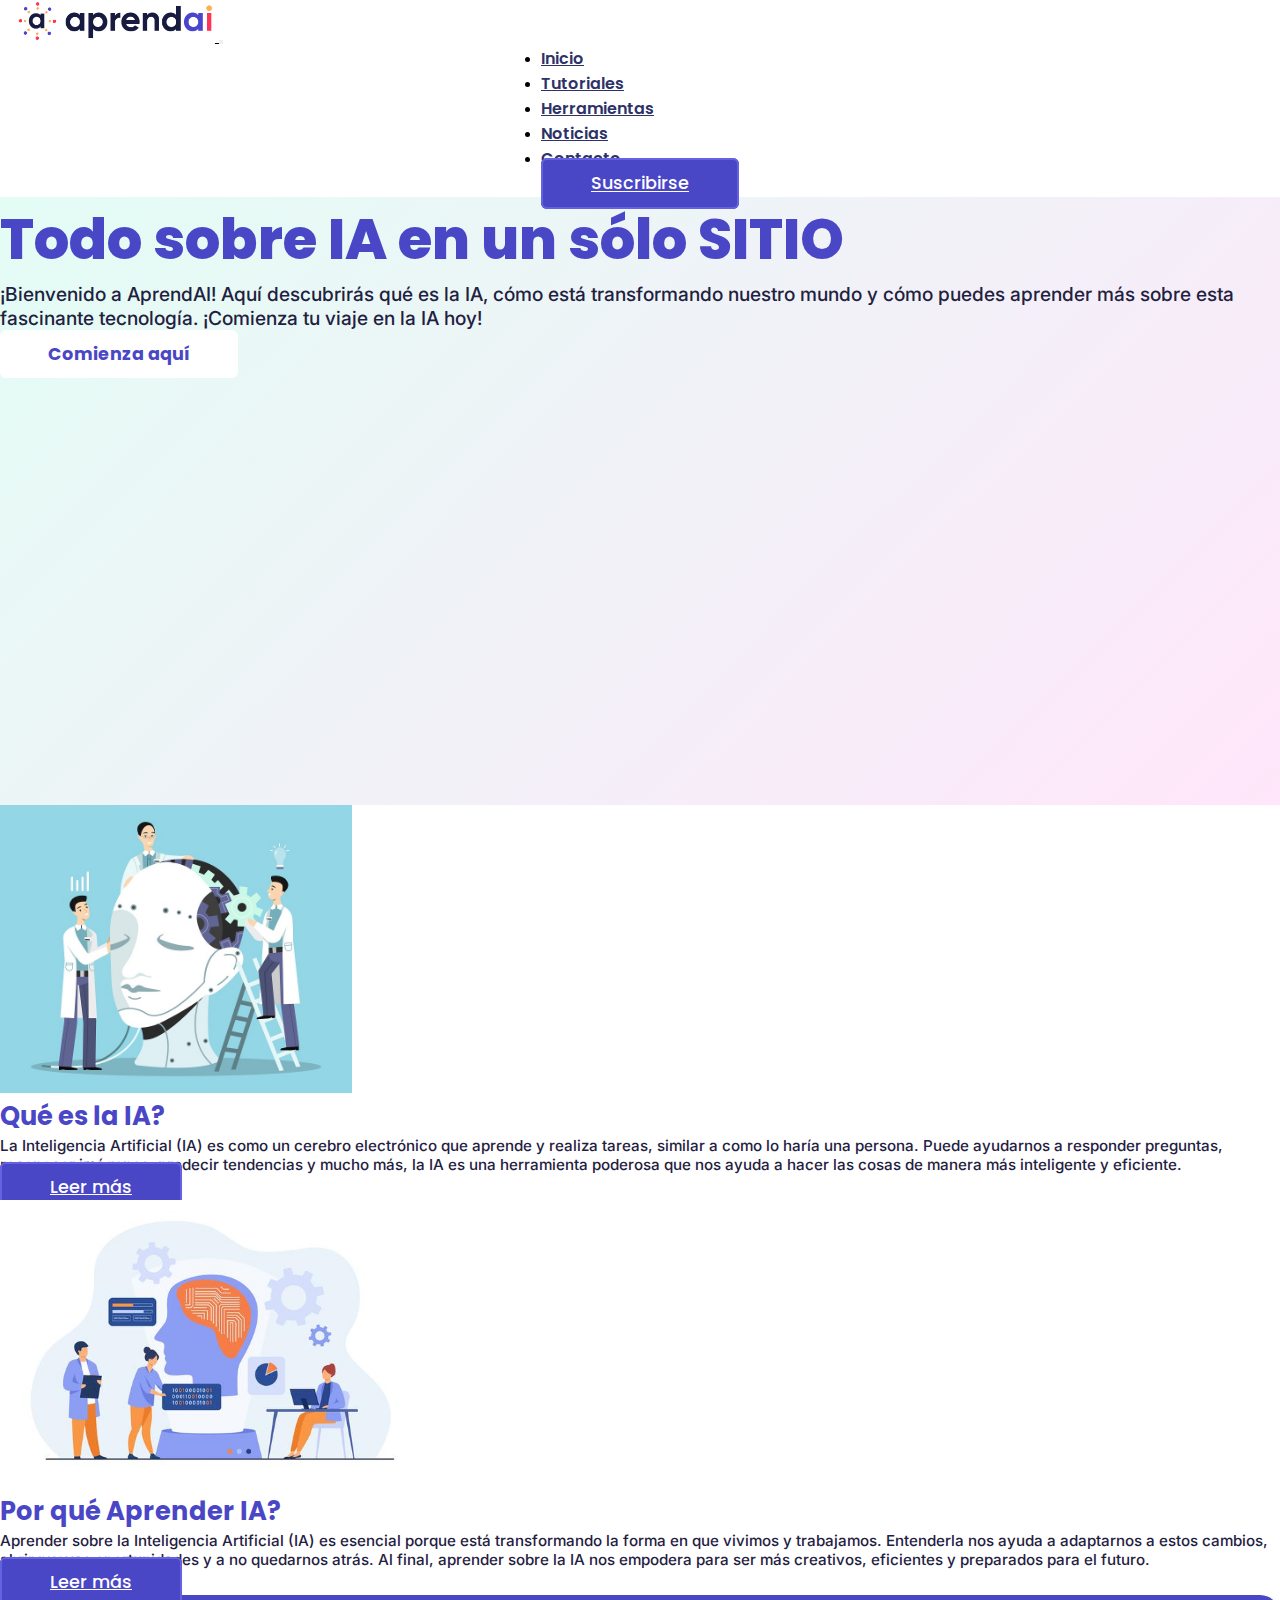
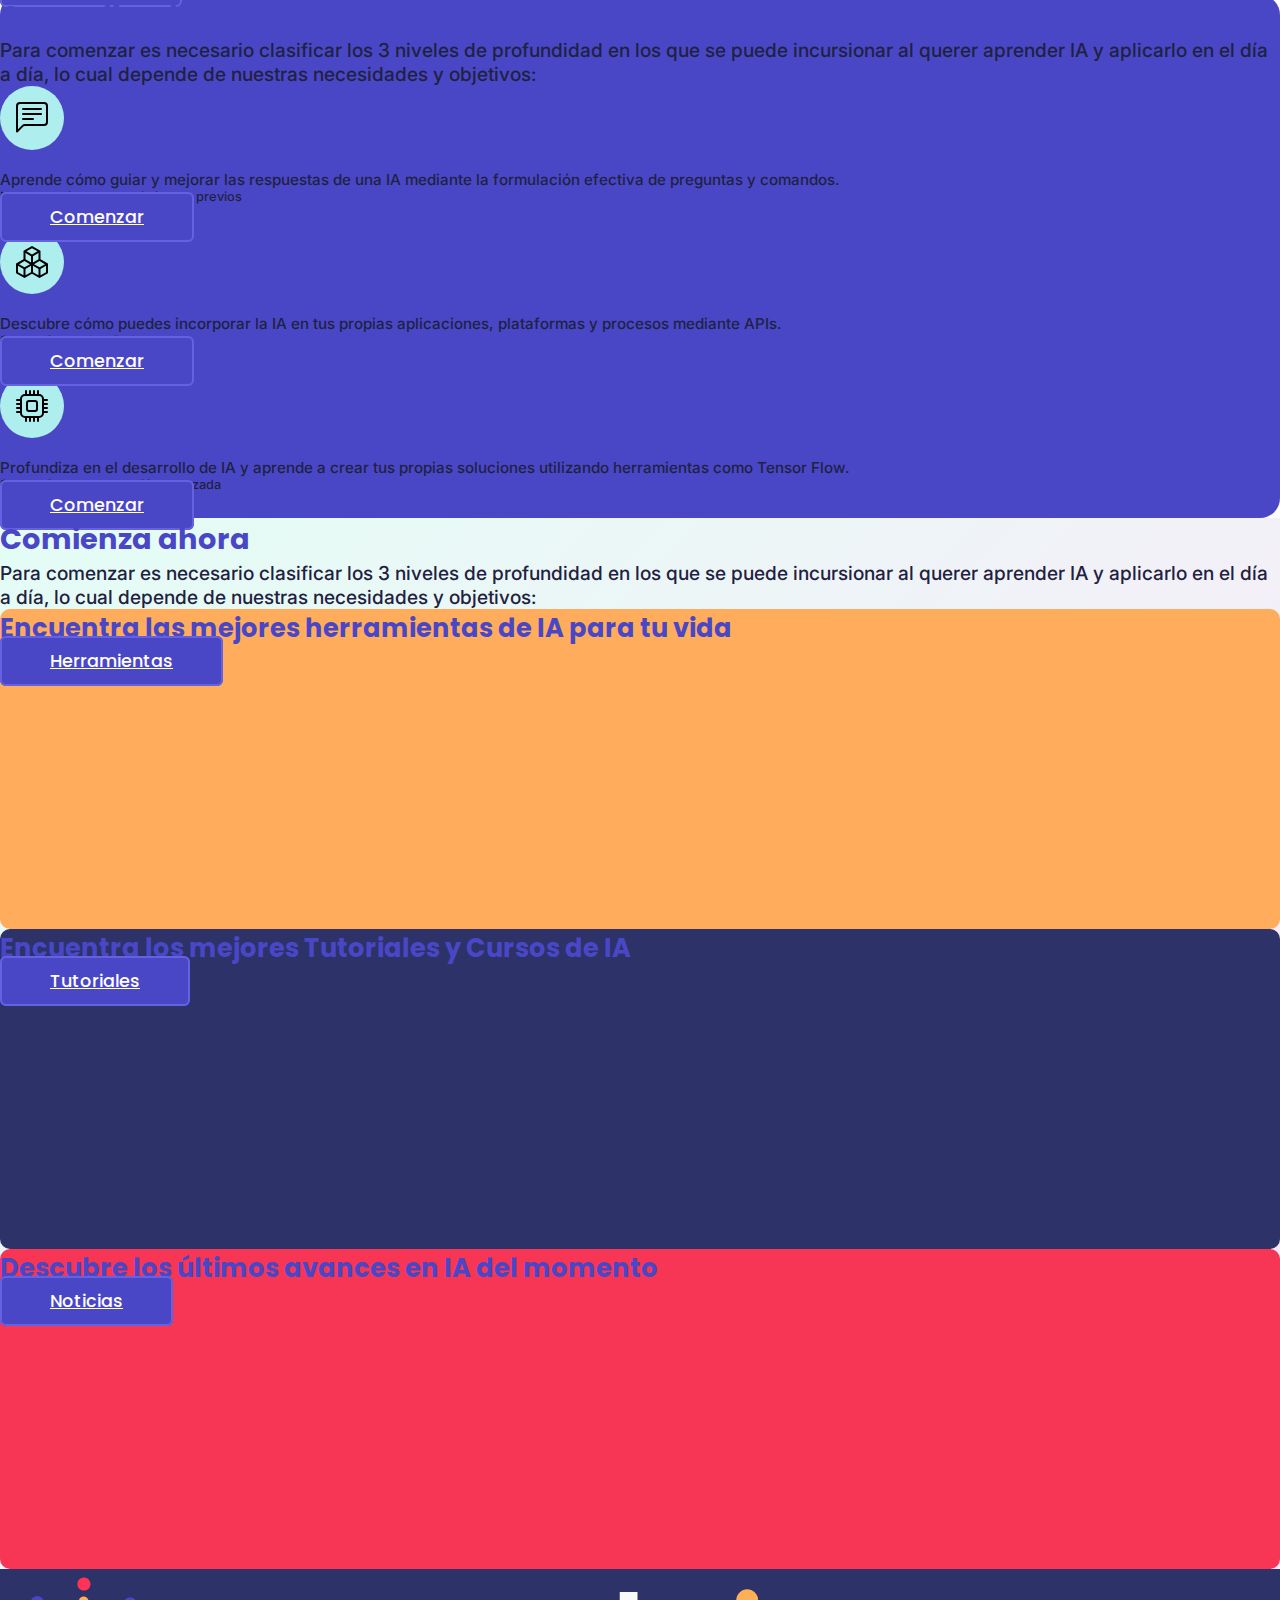
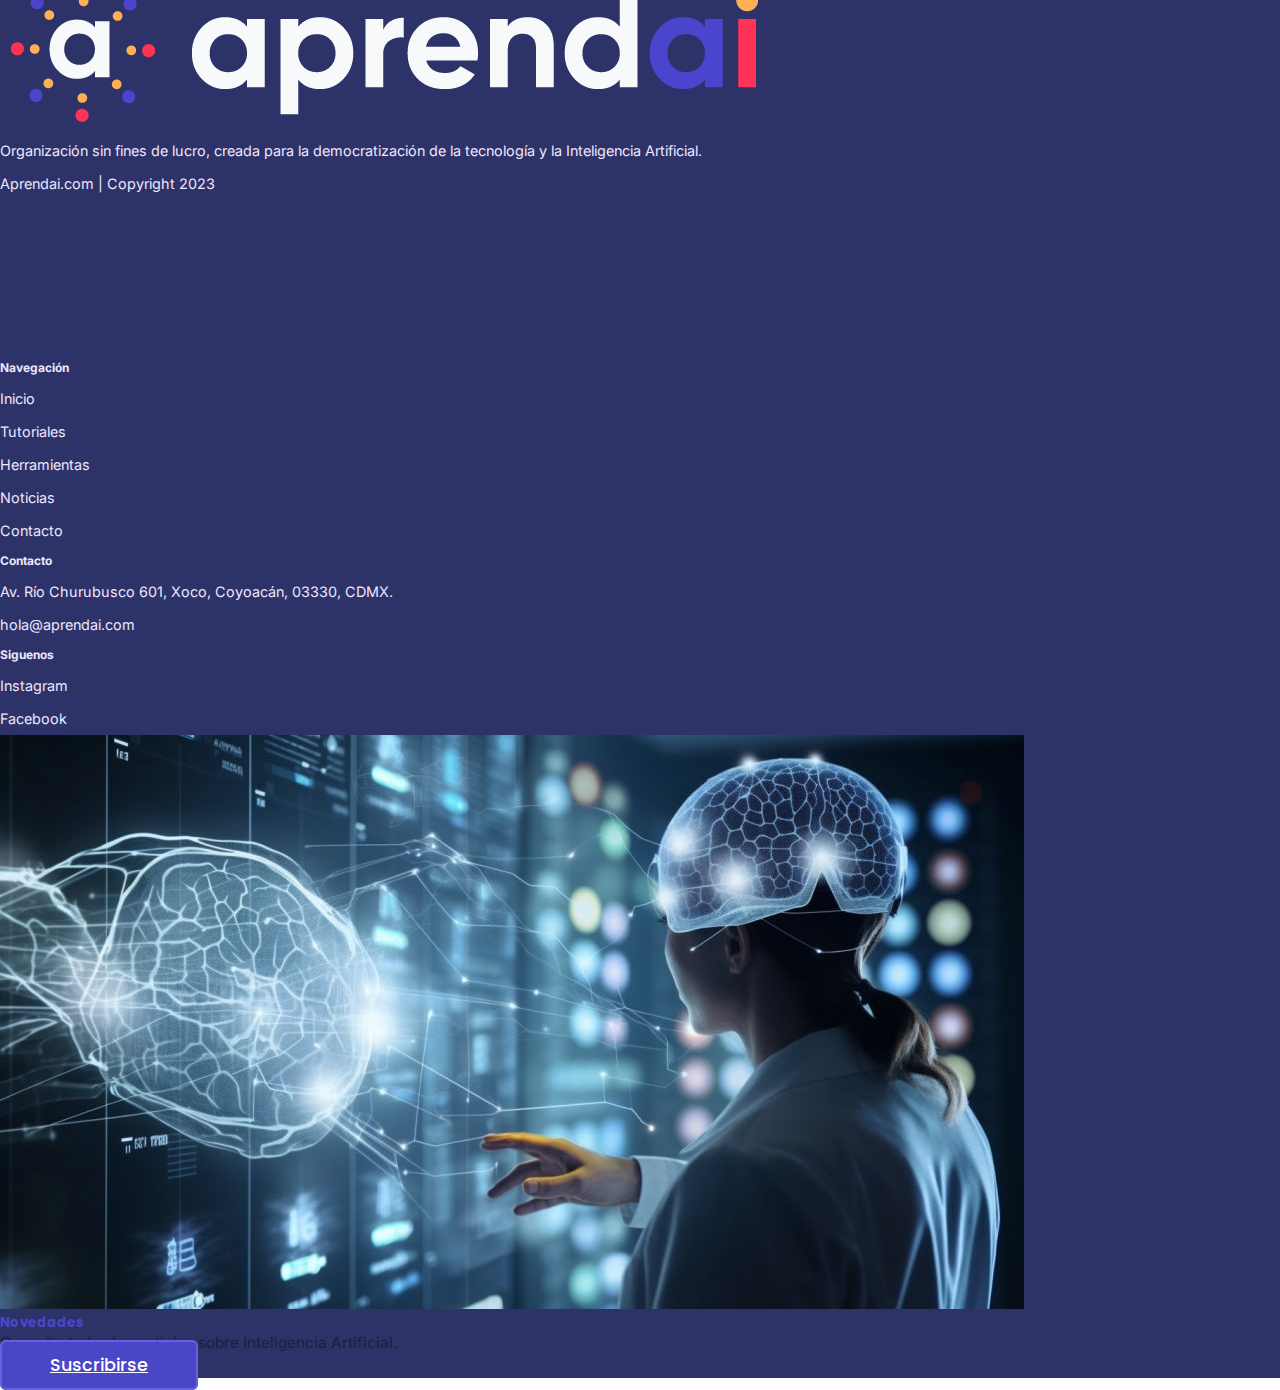
==== commit 9a06b486: "Actualizacion de retoques finales" ====
--- a/index.html
+++ b/index.html
@@ -42,7 +42,7 @@
                         </li>
                     </ul>
                     <div class="d-flex">
-                        <button type="button" class="btn btn-primary btn-lg">Suscribirse</button>
+                        <a href="./pages/404pagina.html" type="button" class="btn btn-primary btn-lg">Suscribirse</a>
                     </div>
                 </div>
             </div>
--- a/css/estilos.css
+++ b/css/estilos.css
@@ -77,6 +77,14 @@
   background-color: black;
 }
 
+.bg-color-rp {
+  background-color: #4a47c7;
+}
+
+.bg-color-p-oscuro {
+  background-color: #2d3268;
+}
+
 .redondear-chico {
   border-radius: 5px;
 }
